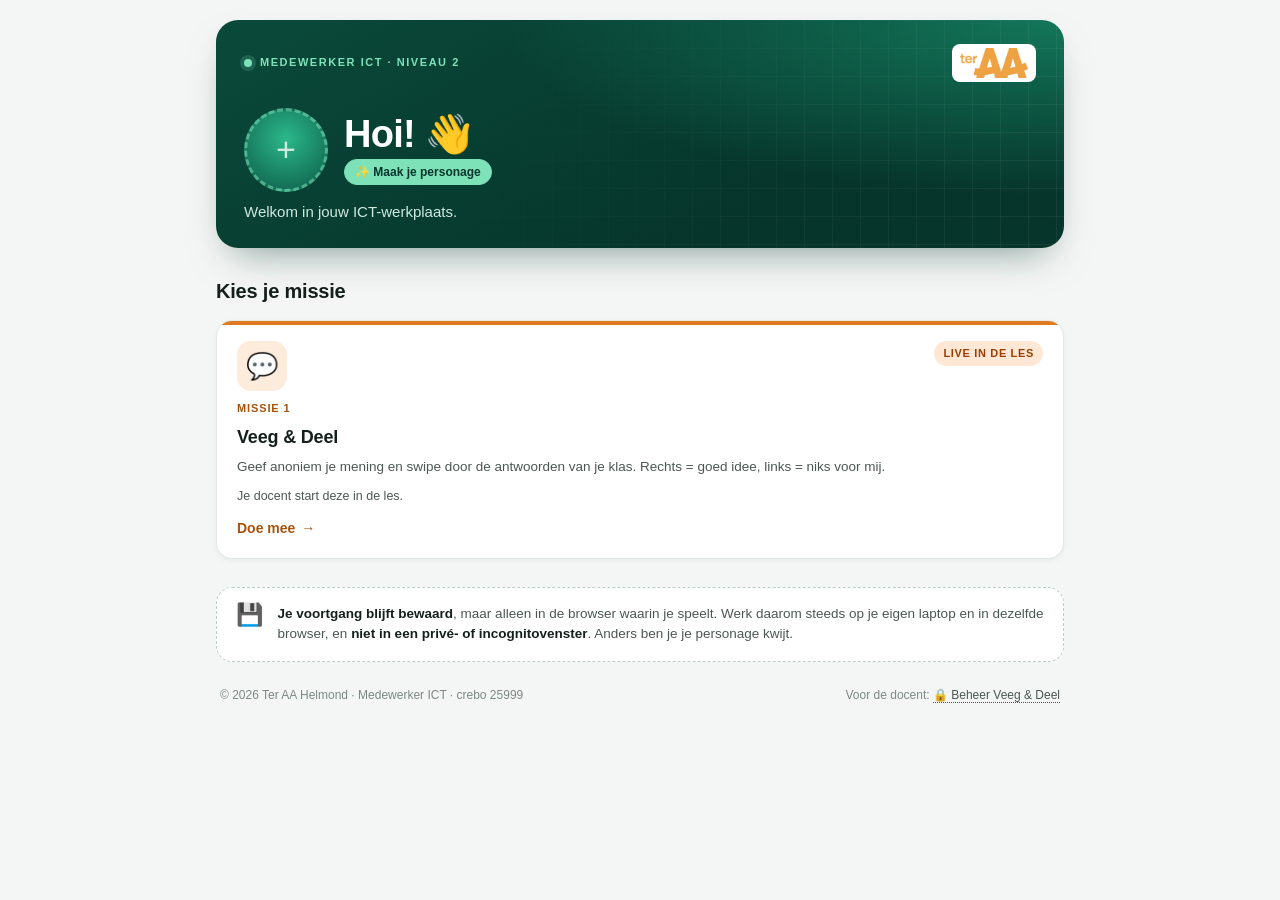
==== index.html @ 207bf803 "Dienst op de servicedesk verwijderd (verhuisd naar teraasupportlab FirstLine) - dagtaken-periode6.ht" ====
<!DOCTYPE html>
<html lang="nl">
<head>
  <meta charset="UTF-8">
  <meta name="viewport" content="width=device-width, initial-scale=1.0">
  <meta name="theme-color" content="#06352b">
  <title>Jouw ICT-werkplaats – Ter AA Helmond</title>
  <style>
    *,*::before,*::after{box-sizing:border-box;margin:0;padding:0}
    :root{
      --groen:#1D9E75; --groen-dark:#0F6E56; --groen-diep:#085041; --groen-nacht:#06352b;
      --groen-licht:#E1F5EE; --mint:#7ee2b8;
      --tekst:#15201c; --tekst-mid:#4b5753; --tekst-licht:#7d8884;
      --rand:#e3e7e5; --bg:#f4f6f5; --wit:#fff;
      --radius:16px; --radius-sm:10px;
    }
    body{font-family:-apple-system,BlinkMacSystemFont,'Segoe UI',Roboto,sans-serif;background:var(--bg);color:var(--tekst);min-height:100vh;font-size:15px;line-height:1.55}
    a{color:inherit}
    .container{max-width:880px;margin:0 auto;padding:1.25rem 1rem 3rem}

    /* ---------- hero ---------- */
    .hero{position:relative;overflow:hidden;border-radius:22px;color:#fff;padding:1.5rem 1.75rem 1.6rem;
      background:radial-gradient(120% 140% at 100% 0%,#13775a 0%,rgba(19,119,90,0) 55%),linear-gradient(150deg,#0a4a3b,var(--groen-nacht) 70%);
      box-shadow:0 18px 40px -18px rgba(6,53,43,.55)}
    .hero::before{content:'';position:absolute;inset:0;opacity:.13;pointer-events:none;
      background-image:linear-gradient(rgba(255,255,255,.5) 1px,transparent 1px),linear-gradient(90deg,rgba(255,255,255,.5) 1px,transparent 1px);
      background-size:28px 28px;mask-image:linear-gradient(120deg,transparent 30%,#000 100%);-webkit-mask-image:linear-gradient(120deg,transparent 30%,#000 100%)}
    .hero-top{position:relative;display:flex;justify-content:space-between;align-items:center;gap:1rem;margin-bottom:1.6rem}
    .hero-tag{font-size:11px;font-weight:700;letter-spacing:.14em;text-transform:uppercase;color:var(--mint);display:flex;align-items:center;gap:8px}
    .hero-tag::before{content:'';width:8px;height:8px;border-radius:50%;background:var(--mint);box-shadow:0 0 0 4px rgba(126,226,184,.18);animation:puls 2.4s ease-in-out infinite}
    @keyframes puls{50%{box-shadow:0 0 0 7px rgba(126,226,184,0)}}
    .hero-logo{height:38px;width:auto;flex-shrink:0;background:#fff;border-radius:8px;padding:4px 8px}
    .hero h1{position:relative;font-size:clamp(26px,5vw,38px);font-weight:800;line-height:1.1;letter-spacing:-.02em;margin-bottom:.5rem}
    .hero h1 .zwaai{display:inline-block;transform-origin:70% 70%;animation:zwaai 2.2s ease-in-out 0.4s 2}
    @keyframes zwaai{0%,60%,100%{transform:rotate(0)}10%,30%{transform:rotate(14deg)}20%,40%{transform:rotate(-8deg)}}
    .hero-sub{position:relative;font-size:15px;color:#cfe9df;max-width:520px}

    .stats{position:relative;display:grid;grid-template-columns:1fr;gap:.6rem;margin-top:1.4rem}
    .stat{background:rgba(255,255,255,.08);border:1px solid rgba(255,255,255,.12);border-radius:12px;padding:.65rem .8rem;display:flex;gap:.6rem;align-items:center;min-width:0}
    .stat-ring{--p:0;flex-shrink:0;width:38px;height:38px;border-radius:50%;display:grid;place-items:center;font-size:16px;
      background:radial-gradient(closest-side,#0b4436 78%,transparent 80% 100%),conic-gradient(var(--mint) calc(var(--p)*1%),rgba(255,255,255,.14) 0)}
    .stat b{display:block;font-size:15px;line-height:1.2}
    .stat small{display:block;font-size:11.5px;line-height:1.3;color:#a9d2c3}

    /* ---------- deze week ---------- */
    .week{display:flex;gap:1rem;align-items:center;background:var(--wit);border:2px solid var(--groen);border-radius:var(--radius);
      padding:1rem 1.25rem;margin:1.25rem 0 1.75rem;box-shadow:0 8px 24px -14px rgba(29,158,117,.6)}
    .week-pin{flex-shrink:0;width:46px;height:46px;border-radius:12px;background:var(--groen-licht);display:grid;place-items:center;font-size:22px}
    .week-tekst{flex:1;min-width:0}
    .week-label{font-size:11px;font-weight:800;letter-spacing:.12em;text-transform:uppercase;color:var(--groen-dark)}
    .week-tekst p{font-size:14.5px;color:var(--tekst);margin-top:2px}
    .knop{display:inline-flex;align-items:center;gap:6px;background:var(--groen);color:#fff;font-weight:700;font-size:14px;padding:.6rem 1.1rem;border-radius:99px;text-decoration:none;white-space:nowrap;transition:background .15s,transform .15s}
    .knop:hover{background:var(--groen-dark);transform:translateX(2px)}
    .knop:focus-visible,.kaart:focus-visible{outline:3px solid #1b6fd0;outline-offset:3px}

    /* ---------- kaarten ---------- */
    .sectie-kop{display:flex;align-items:baseline;justify-content:space-between;gap:1rem;margin-bottom:.8rem;margin-top:1.75rem}
    .sectie-kop h2{font-size:20px;font-weight:800;letter-spacing:-.01em}
    .sectie-kop span{font-size:13px;color:var(--tekst-licht)}
    .grid{display:grid;grid-template-columns:repeat(2,1fr);gap:1rem}
.grid>.kaart:last-child:nth-child(odd){grid-column:1/-1}
    .kaart{--accent:var(--groen);--accent-zacht:var(--groen-licht);position:relative;background:var(--wit);border:1px solid var(--rand);border-radius:var(--radius);
      padding:1.25rem 1.25rem 1.1rem;text-decoration:none;color:var(--tekst);display:flex;flex-direction:column;gap:.55rem;overflow:hidden;
      box-shadow:0 2px 6px rgba(15,40,30,.05);transition:transform .18s,box-shadow .18s,border-color .18s}
    .kaart::before{content:'';position:absolute;left:0;top:0;right:0;height:4px;background:var(--accent)}
    .kaart:hover{transform:translateY(-4px);box-shadow:0 16px 30px -16px rgba(15,40,30,.35);border-color:var(--accent)}
    .kaart-kop{display:flex;justify-content:space-between;align-items:flex-start;gap:.5rem}
    .kaart-icoon{width:50px;height:50px;border-radius:14px;background:var(--accent-zacht);display:grid;place-items:center;font-size:26px;transition:transform .25s}
    .kaart:hover .kaart-icoon{transform:rotate(-8deg) scale(1.08)}
    .status{font-size:11px;font-weight:800;letter-spacing:.06em;text-transform:uppercase;padding:4px 9px;border-radius:99px;background:#eef1f0;color:var(--tekst-mid);white-space:nowrap}
    .status.nieuw{background:#fff4d6;color:#8a5a00}
    .status.bezig{background:var(--accent-zacht);color:var(--accent-tekst,var(--groen-diep))}
    .status.klaar{background:var(--groen);color:#fff}
    .status.live{background:#ffe7d6;color:#9a3d00}
    .soort{font-size:11px;font-weight:700;text-transform:uppercase;letter-spacing:.08em;color:var(--tekst-licht)}
    .kaart h3{font-size:18px;font-weight:800;line-height:1.25;letter-spacing:-.01em}
    .kaart p{font-size:13.5px;color:var(--tekst-mid);flex:1}
    .balk{height:8px;border-radius:99px;background:#edf0ef;overflow:hidden}
    .balk i{display:block;height:100%;width:0;border-radius:99px;background:var(--accent);transition:width .9s cubic-bezier(.2,.8,.2,1)}
    .voortgang-tekst{font-size:12.5px;color:var(--tekst-mid);display:flex;justify-content:space-between;gap:.5rem}
    .voortgang-tekst b{color:var(--tekst)}
    .cta{font-size:14px;font-weight:800;color:var(--accent-tekst,var(--accent));margin-top:.2rem;display:flex;align-items:center;gap:6px}
    .cta .pijl{transition:transform .18s}
    .kaart:hover .cta .pijl{transform:translateX(4px)}

    /* RIG: witte tegel zoals de rest, met het limoengroen van de game als accent */
    .kaart.rig{grid-column:1 / -1;--accent:#b5e83a;--accent-zacht:#f1fad9;--accent-tekst:#4f6b00}
    .kaart.rig .balk i{background:linear-gradient(90deg,#9fd12b,#d2fa69)}
    .rig-binnen{display:grid;grid-template-columns:1fr auto;gap:1.25rem;align-items:center}
    .rig-binnen .links{display:flex;flex-direction:column;gap:.55rem;min-width:0}
    .rig-chips{display:flex;flex-direction:column;gap:.45rem}
    .rig-chip{display:flex;align-items:center;gap:.5rem;font-size:12.5px;font-weight:600;color:var(--tekst-mid);background:#f7f9f8;border:1px solid var(--rand);border-radius:10px;padding:.4rem .7rem;white-space:nowrap}
    .rig-chip.af{color:#2c3b0a;background:#e4f8a8;border-color:#c5e86a}

    /* ---------- tip + footer ---------- */
    .tip{display:flex;gap:.9rem;align-items:flex-start;background:var(--wit);border:1px dashed #b9cfc6;border-radius:var(--radius);padding:1rem 1.2rem;margin-top:1.75rem;font-size:13.5px;color:var(--tekst-mid)}
    .tip-icoon{font-size:22px;line-height:1}
    .tip b{color:var(--tekst)}
    footer{display:flex;flex-wrap:wrap;justify-content:space-between;gap:.75rem;padding:1.5rem .25rem 0;font-size:12px;color:var(--tekst-licht)}
    footer a{color:var(--tekst-mid);text-decoration:none;border-bottom:1px dotted currentColor}
    footer a:hover{color:var(--groen-diep)}

    /* ---------- speler (avatar in de hero) ---------- */
    .speler{position:relative;display:flex;align-items:center;gap:1rem;margin-bottom:.5rem}
    .speler-av{flex-shrink:0;width:84px;height:84px;border-radius:50%;background:radial-gradient(circle at 50% 35%,#2bb88a,#0d5c48);border:3px solid rgba(126,226,184,.55);overflow:hidden;cursor:pointer;padding:0;display:block;transition:transform .2s}
    .speler-av:hover{transform:scale(1.05) rotate(-3deg)}
    .speler-av svg{width:100%;height:100%;display:block;transform:translateY(6px)}
    .speler-av.leeg{display:grid;place-items:center;font-size:34px;color:#cfe9df;border-style:dashed}
    .speler h1{margin-bottom:.2rem}
    .speler-meta{display:flex;flex-wrap:wrap;gap:.4rem;align-items:center}
    .chip{font-size:12px;font-weight:700;padding:3px 10px;border-radius:99px;background:rgba(255,255,255,.12);color:#e6f5ef}
    .chip-knop{border:1px solid rgba(255,255,255,.3);background:transparent;color:#fff;cursor:pointer;font:inherit;font-size:12px;font-weight:700;padding:3px 10px;border-radius:99px}
    .chip-knop:hover{background:rgba(255,255,255,.12)}
    .chip-knop.opvallend{background:var(--mint);color:var(--groen-nacht);border-color:var(--mint)}

    /* ---------- personage-maker ---------- */
    dialog{margin:auto;border:none;border-radius:20px;padding:0;max-width:640px;width:calc(100% - 24px);max-height:calc(100vh - 24px);box-shadow:0 30px 80px -20px rgba(0,0,0,.5)}
    dialog[open]{display:flex;flex-direction:column}
    #maker-body{display:flex;flex-direction:column;min-height:0;flex:1}
    #maker-body .editor{overflow:auto;min-height:0}
    dialog::backdrop{background:rgba(6,30,24,.6);backdrop-filter:blur(3px)}
    .dlg-kop{display:flex;justify-content:space-between;align-items:center;padding:1rem 1.25rem;background:var(--groen-nacht);color:#fff}
    .dlg-kop h2{font-size:18px}
    .dlg-sluit{background:none;border:none;color:#fff;font-size:26px;line-height:1;cursor:pointer;padding:0 4px}
    .editor{display:grid;grid-template-columns:170px 1fr;gap:1.25rem;padding:1.25rem}
    .editor-pre{text-align:center;position:sticky;top:0;align-self:start}
    .editor-pre .pre-av{width:150px;height:150px;margin:0 auto .5rem;border-radius:50%;overflow:hidden;background:radial-gradient(circle at 50% 35%,#d9f5ea,#a8e3cc)}
    .editor-pre .pre-av svg{width:100%;height:100%;transform:translateY(8px)}
    .editor-pre b{display:block;font-size:15px}
    .editor-pre small{color:var(--tekst-licht);font-size:12px}
    .veld{margin-bottom:.85rem}
    .veld > span{display:block;font-size:12px;font-weight:700;text-transform:uppercase;letter-spacing:.06em;color:var(--tekst-mid);margin-bottom:.35rem}
    .veld input{width:100%;font:inherit;padding:.55rem .75rem;border:2px solid var(--rand);border-radius:10px}
    .veld input:focus{outline:none;border-color:var(--groen)}
    .veld .hint{font-size:12px;color:var(--tekst-licht);margin-top:.3rem}
    .stalen{display:flex;flex-wrap:wrap;gap:6px}
    .staal{width:30px;height:30px;border-radius:50%;border:3px solid #fff;box-shadow:0 0 0 1px #cfd6d3;cursor:pointer}
    .staal[aria-pressed="true"]{box-shadow:0 0 0 3px var(--groen)}
    .stijl{border:2px solid var(--rand);background:#fff;border-radius:9px;padding:4px 9px;font:inherit;font-size:12.5px;cursor:pointer}
    .stijl[aria-pressed="true"]{border-color:var(--groen);background:var(--groen-licht);font-weight:700}
    .dlg-acties{display:flex;flex-wrap:wrap;gap:.5rem;align-items:center;justify-content:space-between;padding:.85rem 1.25rem;border-top:1px solid var(--rand);background:#fafbfa}
    .dlg-acties small{color:var(--tekst-licht);font-size:12px;max-width:340px}
    button.knop{border:none;cursor:pointer;font:inherit;font-weight:700}

    /* missienummer */
    .nr{font-size:11px;font-weight:800;letter-spacing:.08em;text-transform:uppercase;color:var(--accent-tekst,var(--accent))}
    .kaart.volgende{border-color:var(--accent);box-shadow:0 0 0 3px var(--accent-zacht),0 10px 24px -14px rgba(15,40,30,.4)}

    @media(max-width:640px){
      .editor{grid-template-columns:1fr}
      .editor-pre{position:static}
      .speler-av{width:68px;height:68px}
      .hero{padding:1.25rem 1.1rem 1.25rem;border-radius:18px}
      .stats{grid-template-columns:1fr}
      .grid{grid-template-columns:1fr}
      .week{flex-wrap:wrap}
      .week .knop{width:100%;justify-content:center}
      .rig-binnen{grid-template-columns:1fr}
      .rig-chips{flex-direction:row;flex-wrap:wrap}
    }
    @media(prefers-reduced-motion:reduce){*{animation:none!important;transition:none!important}}
  </style>
</head>
<body>
<div class="container">

  <header class="hero">
    <div class="hero-top">
      <div class="hero-tag">Medewerker ICT · niveau 2</div>
      <img class="hero-logo" src="[data-uri]" alt="Ter AA Helmond">
    </div>
    <div class="speler">
      <button class="speler-av" id="speler-av" aria-label="Personage maken of aanpassen"></button>
      <div>
        <h1 id="groet">Hoi! <span class="zwaai">👋</span></h1>
        <div class="speler-meta" id="speler-meta"></div>
      </div>
    </div>
    <p class="hero-sub">Welkom in jouw ICT-werkplaats.</p>
    <div class="stats" id="stats" aria-label="Jouw voortgang"></div>
  </header>

  <section class="week" id="week" aria-label="Missie van de week"></section>

  <dialog id="maker" aria-labelledby="maker-titel">
    <div class="dlg-kop"><h2 id="maker-titel">🧑‍💻 Jouw personage</h2><button class="dlg-sluit" data-a="sluit" aria-label="Sluiten">×</button></div>
    <div id="maker-body"></div>
  </dialog>

  <div class="sectie-kop">
    <h2>Kies je missie</h2>
    <span id="telling"></span>
  </div>
  <div class="grid" id="grid"></div>

  <div class="tip">
    <div class="tip-icoon">💾</div>
    <div><b>Je voortgang blijft bewaard</b>, maar alleen in de browser waarin je speelt. Werk daarom steeds op je eigen laptop en in dezelfde browser, en <b>niet in een privé- of incognitovenster</b>. Anders ben je je personage kwijt.</div>
  </div>

  <footer>
    <span>&copy; 2026 Ter AA Helmond · Medewerker ICT · crebo 25999</span>
    <span>Voor de docent: <a href="veeg-en-deel.html#beheer">🔒 Beheer Veeg &amp; Deel</a></span>
  </footer>

</div>

<script>
/* Avatar-tekening: letterlijk overgenomen uit Quest: Stageplek, zodat het personage er overal hetzelfde uitziet. */
var HUID = ['#F6D3B3','#E8B48C','#C98F62','#9A6540','#6E4529'];
var HAARKLEUR = ['#2B2118','#5A3A20','#8F5A2B','#C9A05A','#7B7B7B','#111111','#A63F2B','#3B6FD1','#C64E9C'];
var SHIRT = ['#2F6DA8','#1D9E75','#C8553D','#6A4FB6','#D69A1E','#37474F','#B2467E','#13243A'];
var HAARSTIJL = ['Kort','Scheiding','Lang','Knot','Krullen','Hoog voorhoofd','Bob','Staart','Geen haar'];

function avatarSvg(av){
  av = av || {};
  var huid=HUID[av.huid||0], haar=HAARKLEUR[av.haarkleur||0], shirt=SHIRT[av.shirt||0], st=av.haar||0;
  var achter='', voor='';
  if(st===0) voor='<path d="M33 54C30 22 90 22 87 54 80 41 72 37 60 37 48 37 40 41 33 54Z" fill="'+haar+'"/>';
  if(st===1) voor='<path d="M33 58C26 18 94 18 87 58 85 45 79 38 71 36 61 45 45 45 38 45 36 49 34 53 33 58Z" fill="'+haar+'"/>';
  if(st===2){ achter='<path d="M29 56C25 14 95 14 91 56L95 98C87 104 79 100 79 92L41 92C41 100 33 104 25 98Z" fill="'+haar+'"/>'; voor='<path d="M34 52C34 26 86 26 86 52 78 42 66 40 60 36 54 42 42 42 34 52Z" fill="'+haar+'"/>'; }
  if(st===3){ achter='<circle cx="60" cy="19" r="12" fill="'+haar+'"/>'; voor='<path d="M33 54C30 22 90 22 87 54 78 40 42 40 33 54Z" fill="'+haar+'"/>'; }
  if(st===4){ voor=[[36,42],[42,32],[52,27],[63,26],[74,29],[82,37],[86,47],[34,51]].map(function(p){return '<circle cx="'+p[0]+'" cy="'+p[1]+'" r="9" fill="'+haar+'"/>';}).join(''); }
  if(st===5) voor='<path d="M35 46C40 26 80 26 85 46 74 38 46 38 35 46Z" fill="'+haar+'"/>';
  if(st===6){ achter='<path d="M29 58C25 16 95 16 91 58L93 84C86 89 80 86 79 80L41 80C40 86 34 89 27 84Z" fill="'+haar+'"/>'; voor='<path d="M33 54C33 24 87 24 87 54 80 44 66 42 58 37 52 44 40 46 33 54Z" fill="'+haar+'"/>'; }
  if(st===7){ achter='<path d="M82 32C104 34 108 72 94 92 97 70 93 52 82 44Z" fill="'+haar+'"/>'; voor='<path d="M33 54C30 22 90 22 87 54 82 42 70 36 56 38 46 40 38 46 33 54Z" fill="'+haar+'"/>'; }
  var ogen='<circle class="oog" cx="50" cy="57" r="3.2" fill="#222"/><circle class="oog" cx="70" cy="57" r="3.2" fill="#222"/>';
  var bril=av.bril?'<g fill="none" stroke="#333" stroke-width="2"><circle cx="50" cy="57" r="8"/><circle cx="70" cy="57" r="8"/><path d="M58 57h4"/></g>':'';
  var baard=av.baard?'<path d="M36 62C37 94 83 94 84 62 79 73 71 76 60 76 49 76 41 73 36 62Z" fill="'+haar+'"/>':'';
  var mond='<path d="M50 70Q60 79 70 70" fill="none" stroke="'+(av.baard?'#f3d6c6':'#7a3b2c')+'" stroke-width="2.6" stroke-linecap="round"/>';
  var oren='<circle cx="34" cy="59" r="5" fill="'+huid+'"/><circle cx="86" cy="59" r="5" fill="'+huid+'"/>'+(av.oorbel?'<circle cx="34" cy="67" r="2.7" fill="#E8B923"/><circle cx="86" cy="67" r="2.7" fill="#E8B923"/>':'');
  return '<svg viewBox="0 0 120 140" aria-hidden="true">'+achter+'<path d="M16 140C16 104 38 94 60 94S104 104 104 140Z" fill="'+shirt+'"/><rect x="52" y="78" width="16" height="22" rx="7" fill="'+huid+'"/>'+oren+'<ellipse cx="60" cy="56" rx="26" ry="29" fill="'+huid+'"/>'+ogen+bril+baard+mond+voor+'</svg>';
}

/* ============================================================
   Beginpagina "Jouw ICT-werkplaats"
   - Leest de voortgang die de apps zelf in deze browser bewaren
     (alle apps staan op dezelfde website, dus delen ze de opslag).
   - Het personage wordt bewaard als 'quest_speler' (die naam komt nog
     uit de vroegere Quest: Stageplek; zo blijven bestaande personages staan).
   - Missie van de week = de eerste missie in de volgorde die nog niet af is.
     (Veeg & Deel telt niet mee: dat start de docent live in de les.)
   ============================================================ */
function lees(k, d){ try { var v = JSON.parse(localStorage.getItem(k)); return v == null ? d : v; } catch(e){ return d; } }
function zet(k, v){ try { localStorage.setItem(k, JSON.stringify(v)); } catch(e){} }
function esc(s){ return String(s == null ? '' : s).replace(/[&<>"']/g, function(c){ return {'&':'&amp;','<':'&lt;','>':'&gt;','"':'&quot;',"'":'&#39;'}[c]; }); }

var KLASSEN = {H:{emoji:'🔧', naam:'Hardware Hero'}, D:{emoji:'🎧', naam:'Helpdesk Held'}, N:{emoji:'🌐', naam:'Netwerk Ninja'}, S:{emoji:'🔐', naam:'Security Scout'}};
var STANDAARD_AV = {huid:1,haar:0,haarkleur:1,shirt:0,bril:false,baard:false,oorbel:false};

/* ---------- voortgang per app ---------- */

/* ---------- de missies, in de volgorde van de opleiding ---------- */
var APPS = [
  { id:'veeg', href:'veeg-en-deel.html', icoon:'💬', soort:'Samen in de klas', titel:'Veeg & Deel',
    tekst:'Geef anoniem je mening en swipe door de antwoorden van je klas. Rechts = goed idee, links = niks voor mij.',
    accent:'#E07A1F', zacht:'#FDEBDB', tekstkleur:'#a8530c', info:null, live:true }
];

function status(a, i){
  if (a.live) return '<span class="status live">Live in de les</span>';
  if (i.p >= 1) return '<span class="status klaar">Voltooid ✓</span>';
  if (i.gestart) return '<span class="status bezig">Bezig</span>';
  return '<span class="status nieuw">Nieuw</span>';
}
function ctaTekst(a, i){
  if (a.live) return 'Doe mee';
  if (i.p >= 1) return 'Nog eens spelen';
  return i.gestart ? 'Ga verder' : 'Start';
}
function balk(i, eenheid){
  return '<div class="balk" role="progressbar" aria-valuemin="0" aria-valuemax="' + i.totaal + '" aria-valuenow="' + i.af + '"><i data-w="' + Math.round(i.p*100) + '"></i></div>' +
    '<div class="voortgang-tekst"><span><b>' + i.af + '</b> van ' + i.totaal + ' ' + eenheid + '</span><span>' + esc(i.detail||'') + '</span></div>';
}
function doel(a){ return ' href="' + a.href + '"' + (a.nieuwTab ? ' target="_blank" rel="noopener"' : ''); }

function renderMissies(){
  var infos = {};
  APPS.forEach(function(a){ infos[a.id] = a.info ? a.info() : {}; });
  var volgende = APPS.find(function(a){ return a.info && infos[a.id].p < 1; });

  var html = APPS.map(function(a, n){
    var i = infos[a.id], kl = 'kaart' + (volgende === a ? ' volgende' : '');
    var stijl = ' style="--accent:' + a.accent + ';--accent-zacht:' + a.zacht + (a.tekstkleur ? ';--accent-tekst:' + a.tekstkleur : '') + '"';
    var nr = '<div class="nr">Missie ' + (n+1) + (volgende === a ? ' · missie van de week' : '') + '</div>';
    if (a.breed) {
      var r = i;
      return '<a class="' + kl + ' rig"' + doel(a) + '>' +
        '<div class="rig-binnen"><div class="links">' +
        '<div class="kaart-kop"><div class="kaart-icoon">' + a.icoon + '</div>' + status(a, r) + '</div>' + nr +
        '<h3>' + a.titel + '</h3><p>' + a.tekst + '</p>' +
        '<div class="voortgang-tekst"><span><b>' + r.xp + ' XP</b> · ' + esc(r.rang) + '</span><span>' + r.af + ' van 3 missies</span></div>' +
        '<div class="balk"><i data-w="' + Math.round(r.p*100) + '"></i></div>' +
        '<div class="cta">' + ctaTekst(a, r) + ' <span class="pijl">↗</span></div></div>' +
        '<div class="rig-chips">' +
          '<span class="rig-chip' + (r.missies[0] ? ' af' : '') + '">' + (r.missies[0] ? '✓' : '▣') + ' Hardware lab ' + Math.min(r.read,12) + '/12</span>' +
          '<span class="rig-chip' + (r.missies[1] ? ' af' : '') + '">' + (r.missies[1] ? '✓' : 'ϟ') + ' Knowledge arena</span>' +
          '<span class="rig-chip' + (r.missies[2] ? ' af' : '') + '">' + (r.missies[2] ? '✓' : '⌘') + ' Build challenge</span>' +
        '</div></div></a>';
    }
    return '<a class="' + kl + '"' + doel(a) + stijl + '>' +
      '<div class="kaart-kop"><div class="kaart-icoon">' + a.icoon + '</div>' + status(a, i) + '</div>' +
      nr + '<h3>' + esc(a.titel) + '</h3><p>' + a.tekst + '</p>' +
      (a.info ? balk(i, a.eenheid) : '<div class="voortgang-tekst"><span>' + (a.live ? 'Je docent start deze in de les.' : '') + '</span></div>') +
      '<div class="cta">' + ctaTekst(a, i) + ' <span class="pijl">→</span></div></a>';
  }).join('');
  document.getElementById('grid').innerHTML = html;

  /* stats in de kop, in missievolgorde */
  function stat(icoon, p, groot, klein){
    return '<div class="stat"><div class="stat-ring" style="--p:' + Math.round(p*100) + '">' + icoon + '</div><div style="min-width:0"><b>' + groot + '</b><small>' + klein + '</small></div></div>';
  }
  /* (de apps met voortgang zijn verhuisd naar teraasupportlab; zonder zo'n app blijven stats, telling en missie van de week verborgen) */
  var statsEl = document.getElementById('stats');
  statsEl.innerHTML = '';
  statsEl.style.display = 'none';

  var metVoortgang = APPS.filter(function(a){ return a.info; });
  var klaar = metVoortgang.filter(function(a){ return infos[a.id].p >= 1; }).length;
  document.getElementById('telling').textContent = metVoortgang.length ? klaar + ' van ' + metVoortgang.length + ' missies voltooid' : '';

  /* missie van de week */
  var week = document.getElementById('week');
  week.style.display = metVoortgang.length ? '' : 'none';
  if (volgende) {
    var vi = infos[volgende.id], nr = APPS.indexOf(volgende) + 1;
    week.innerHTML = '<div class="week-pin">' + volgende.icoon + '</div><div class="week-tekst"><div class="week-label">Missie van de week · missie ' + nr + ': ' + esc(volgende.titel) + '</div>' +
      '<p>' + (vi.gestart ? 'Je bent al bezig, goed zo! ' : 'Tijd voor een nieuwe missie. ') + esc(vi.volg) + '.</p></div>' +
      '<a class="knop"' + doel(volgende) + '>' + (vi.gestart ? 'Ga verder →' : 'Start missie →') + '</a>';
  } else {
    week.innerHTML = '<div class="week-pin">🏆</div><div class="week-tekst"><div class="week-label">Alle missies voltooid</div><p>Knap gedaan! Je hebt alles uitgespeeld. Speel een missie nog eens om je score te verbeteren.</p></div>';
  }

  requestAnimationFrame(function(){ requestAnimationFrame(function(){
    document.querySelectorAll('.balk i').forEach(function(el){ el.style.width = el.getAttribute('data-w') + '%'; });
  }); });
}

/* ---------- speler: groet + avatar ---------- */
function speler(){ return lees('quest_speler', null); }
function voornaam(n){ return String(n||'').trim(); }  /* game-naam: helemaal tonen */

function renderSpeler(){
  var S = speler(), heeft = !!(S && (S.naam || S.av));
  var av = document.getElementById('speler-av');
  if (heeft) { av.className = 'speler-av'; av.innerHTML = avatarSvg(S.av || STANDAARD_AV); }
  else { av.className = 'speler-av leeg'; av.innerHTML = '<span aria-hidden="true">+</span>'; }
  var vn = heeft ? voornaam(S.naam) : '';
  document.getElementById('groet').innerHTML = 'Hoi' + (vn ? ' ' + esc(vn) : '') + '! <span class="zwaai">👋</span>';
  var kl = S && KLASSEN[S.klasse];
  document.getElementById('speler-meta').innerHTML =
    (kl ? '<span class="chip">' + kl.emoji + ' ' + kl.naam + '</span>' : '') +
    (heeft ? '<button class="chip-knop" data-open>✏️ Personage aanpassen</button>'
           : '<button class="chip-knop opvallend" data-open>✨ Maak je personage</button>');
}

/* ---------- personage-maker ---------- */
var maker = document.getElementById('maker'), W = null;

function openMaker(){
  var S = speler() || {};
  W = { naam: S.naam || '', av: Object.assign({}, STANDAARD_AV, S.av || {}) };
  tekenMaker();
  maker.showModal();
}
function tekenMaker(){
  var av = W.av, S = speler() || {}, kl = KLASSEN[S.klasse];
  function stalen(veld, lijst){ return '<div class="stalen">' + lijst.map(function(c, i){ return '<button class="staal" style="background:' + c + '" data-veld="' + veld + '" data-v="' + i + '" aria-pressed="' + ((av[veld]||0) === i) + '" aria-label="' + veld + ' ' + (i+1) + '"></button>'; }).join('') + '</div>'; }
  function aanuit(veld, label){ return '<button class="stijl" data-veld="' + veld + '" data-v="toggle" aria-pressed="' + !!av[veld] + '">' + label + '</button>'; }
  document.getElementById('maker-body').innerHTML =
    '<div class="editor"><div class="editor-pre"><div class="pre-av" id="pre-av">' + avatarSvg(av) + '</div><b id="pre-naam">' + esc(W.naam || 'Nieuwe speler') + '</b>' +
      '<small>' + (kl ? kl.emoji + ' ' + kl.naam : '') + '</small></div><div>' +
    '<div class="veld"><span>Je game-naam</span><input id="naamveld" maxlength="20" value="' + esc(W.naam) + '" placeholder="Bijv. PixelPro of ByteBoss" autocomplete="off" spellcheck="false">' +
      '<div class="hint">🔒 Gebruik <b>niet</b> je echte naam, maar een nickname. Die zie je in de groet.</div></div>' +
    '<div class="veld"><span>Huid</span>' + stalen('huid', HUID) + '</div>' +
    '<div class="veld"><span>Kapsel</span><div class="stalen">' + HAARSTIJL.map(function(n, i){ return '<button class="stijl" data-veld="haar" data-v="' + i + '" aria-pressed="' + ((av.haar||0) === i) + '">' + n + '</button>'; }).join('') + '</div></div>' +
    '<div class="veld"><span>Haarkleur</span>' + stalen('haarkleur', HAARKLEUR) + '</div>' +
    '<div class="veld"><span>Shirt</span>' + stalen('shirt', SHIRT) + '</div>' +
    '<div class="veld"><span>Extra’s</span><div class="stalen">' + aanuit('bril', '👓 Bril') + aanuit('baard', '🧔 Baard') + aanuit('oorbel', '✨ Oorbellen') + '</div></div>' +
    '</div></div>' +
    '<div class="dlg-acties"><small>Je personage wordt alleen in deze browser bewaard.</small>' +
      '<span><button class="knop" data-a="bewaar">✓ Opslaan</button></span></div>';
}
maker.addEventListener('click', function(e){
  if (e.target === maker) { maker.close(); return; }
  var b = e.target.closest('button'); if (!b) return;
  if (b.dataset.a === 'sluit') { maker.close(); return; }
  if (b.dataset.a === 'bewaar') {
    var S = speler() || {klasse:'', quiz:null};   // klasse en testuitslag uit de Quest blijven staan
    S.naam = W.naam.trim(); S.av = W.av;
    zet('quest_speler', S);
    maker.close(); renderSpeler(); return;
  }
  if (b.dataset.veld) {
    var v = b.dataset.veld;
    W.av[v] = b.dataset.v === 'toggle' ? !W.av[v] : +b.dataset.v;
    var ed = maker.querySelector('.editor'), scroll = ed ? ed.scrollTop : 0;
    tekenMaker(); ed = maker.querySelector('.editor'); if (ed) ed.scrollTop = scroll;
  }
});
maker.addEventListener('input', function(e){
  if (e.target.id === 'naamveld') { W.naam = e.target.value; document.getElementById('pre-naam').textContent = W.naam.trim() || 'Nieuwe speler'; }
});
document.addEventListener('click', function(e){
  if (e.target.closest('[data-open]') || e.target.closest('#speler-av')) openMaker();
});

renderSpeler();
renderMissies();
/* terug van een app in een ander tabblad? dan voortgang verversen */
document.addEventListener('visibilitychange', function(){ if (!document.hidden) { renderSpeler(); renderMissies(); } });
</script>
</body>
</html>
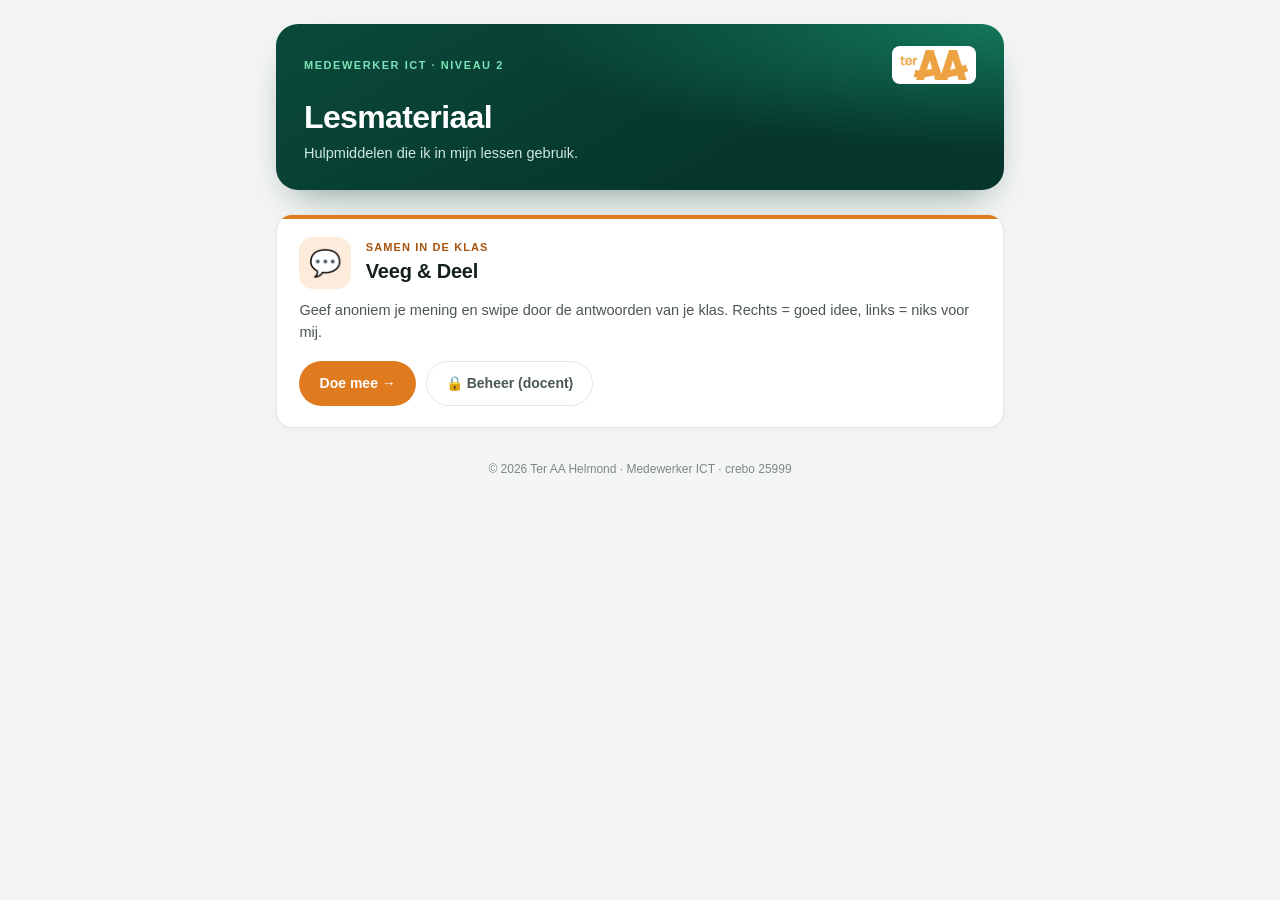
==== commit 803576f6: "Beginpagina vereenvoudigd: alleen Veeg & Deel (docentpagina) Studenten gebruiken deze site niet meer" ====
--- a/index.html
+++ b/index.html
@@ -1,414 +1,69 @@
 <!DOCTYPE html>
 <html lang="nl">
 <head>
-  <meta charset="UTF-8">
-  <meta name="viewport" content="width=device-width, initial-scale=1.0">
-  <meta name="theme-color" content="#06352b">
-  <title>Jouw ICT-werkplaats – Ter AA Helmond</title>
-  <style>
-    *,*::before,*::after{box-sizing:border-box;margin:0;padding:0}
-    :root{
-      --groen:#1D9E75; --groen-dark:#0F6E56; --groen-diep:#085041; --groen-nacht:#06352b;
-      --groen-licht:#E1F5EE; --mint:#7ee2b8;
-      --tekst:#15201c; --tekst-mid:#4b5753; --tekst-licht:#7d8884;
-      --rand:#e3e7e5; --bg:#f4f6f5; --wit:#fff;
-      --radius:16px; --radius-sm:10px;
-    }
-    body{font-family:-apple-system,BlinkMacSystemFont,'Segoe UI',Roboto,sans-serif;background:var(--bg);color:var(--tekst);min-height:100vh;font-size:15px;line-height:1.55}
-    a{color:inherit}
-    .container{max-width:880px;margin:0 auto;padding:1.25rem 1rem 3rem}
-
-    /* ---------- hero ---------- */
-    .hero{position:relative;overflow:hidden;border-radius:22px;color:#fff;padding:1.5rem 1.75rem 1.6rem;
-      background:radial-gradient(120% 140% at 100% 0%,#13775a 0%,rgba(19,119,90,0) 55%),linear-gradient(150deg,#0a4a3b,var(--groen-nacht) 70%);
-      box-shadow:0 18px 40px -18px rgba(6,53,43,.55)}
-    .hero::before{content:'';position:absolute;inset:0;opacity:.13;pointer-events:none;
-      background-image:linear-gradient(rgba(255,255,255,.5) 1px,transparent 1px),linear-gradient(90deg,rgba(255,255,255,.5) 1px,transparent 1px);
-      background-size:28px 28px;mask-image:linear-gradient(120deg,transparent 30%,#000 100%);-webkit-mask-image:linear-gradient(120deg,transparent 30%,#000 100%)}
-    .hero-top{position:relative;display:flex;justify-content:space-between;align-items:center;gap:1rem;margin-bottom:1.6rem}
-    .hero-tag{font-size:11px;font-weight:700;letter-spacing:.14em;text-transform:uppercase;color:var(--mint);display:flex;align-items:center;gap:8px}
-    .hero-tag::before{content:'';width:8px;height:8px;border-radius:50%;background:var(--mint);box-shadow:0 0 0 4px rgba(126,226,184,.18);animation:puls 2.4s ease-in-out infinite}
-    @keyframes puls{50%{box-shadow:0 0 0 7px rgba(126,226,184,0)}}
-    .hero-logo{height:38px;width:auto;flex-shrink:0;background:#fff;border-radius:8px;padding:4px 8px}
-    .hero h1{position:relative;font-size:clamp(26px,5vw,38px);font-weight:800;line-height:1.1;letter-spacing:-.02em;margin-bottom:.5rem}
-    .hero h1 .zwaai{display:inline-block;transform-origin:70% 70%;animation:zwaai 2.2s ease-in-out 0.4s 2}
-    @keyframes zwaai{0%,60%,100%{transform:rotate(0)}10%,30%{transform:rotate(14deg)}20%,40%{transform:rotate(-8deg)}}
-    .hero-sub{position:relative;font-size:15px;color:#cfe9df;max-width:520px}
-
-    .stats{position:relative;display:grid;grid-template-columns:1fr;gap:.6rem;margin-top:1.4rem}
-    .stat{background:rgba(255,255,255,.08);border:1px solid rgba(255,255,255,.12);border-radius:12px;padding:.65rem .8rem;display:flex;gap:.6rem;align-items:center;min-width:0}
-    .stat-ring{--p:0;flex-shrink:0;width:38px;height:38px;border-radius:50%;display:grid;place-items:center;font-size:16px;
-      background:radial-gradient(closest-side,#0b4436 78%,transparent 80% 100%),conic-gradient(var(--mint) calc(var(--p)*1%),rgba(255,255,255,.14) 0)}
-    .stat b{display:block;font-size:15px;line-height:1.2}
-    .stat small{display:block;font-size:11.5px;line-height:1.3;color:#a9d2c3}
-
-    /* ---------- deze week ---------- */
-    .week{display:flex;gap:1rem;align-items:center;background:var(--wit);border:2px solid var(--groen);border-radius:var(--radius);
-      padding:1rem 1.25rem;margin:1.25rem 0 1.75rem;box-shadow:0 8px 24px -14px rgba(29,158,117,.6)}
-    .week-pin{flex-shrink:0;width:46px;height:46px;border-radius:12px;background:var(--groen-licht);display:grid;place-items:center;font-size:22px}
-    .week-tekst{flex:1;min-width:0}
-    .week-label{font-size:11px;font-weight:800;letter-spacing:.12em;text-transform:uppercase;color:var(--groen-dark)}
-    .week-tekst p{font-size:14.5px;color:var(--tekst);margin-top:2px}
-    .knop{display:inline-flex;align-items:center;gap:6px;background:var(--groen);color:#fff;font-weight:700;font-size:14px;padding:.6rem 1.1rem;border-radius:99px;text-decoration:none;white-space:nowrap;transition:background .15s,transform .15s}
-    .knop:hover{background:var(--groen-dark);transform:translateX(2px)}
-    .knop:focus-visible,.kaart:focus-visible{outline:3px solid #1b6fd0;outline-offset:3px}
-
-    /* ---------- kaarten ---------- */
-    .sectie-kop{display:flex;align-items:baseline;justify-content:space-between;gap:1rem;margin-bottom:.8rem;margin-top:1.75rem}
-    .sectie-kop h2{font-size:20px;font-weight:800;letter-spacing:-.01em}
-    .sectie-kop span{font-size:13px;color:var(--tekst-licht)}
-    .grid{display:grid;grid-template-columns:repeat(2,1fr);gap:1rem}
-.grid>.kaart:last-child:nth-child(odd){grid-column:1/-1}
-    .kaart{--accent:var(--groen);--accent-zacht:var(--groen-licht);position:relative;background:var(--wit);border:1px solid var(--rand);border-radius:var(--radius);
-      padding:1.25rem 1.25rem 1.1rem;text-decoration:none;color:var(--tekst);display:flex;flex-direction:column;gap:.55rem;overflow:hidden;
-      box-shadow:0 2px 6px rgba(15,40,30,.05);transition:transform .18s,box-shadow .18s,border-color .18s}
-    .kaart::before{content:'';position:absolute;left:0;top:0;right:0;height:4px;background:var(--accent)}
-    .kaart:hover{transform:translateY(-4px);box-shadow:0 16px 30px -16px rgba(15,40,30,.35);border-color:var(--accent)}
-    .kaart-kop{display:flex;justify-content:space-between;align-items:flex-start;gap:.5rem}
-    .kaart-icoon{width:50px;height:50px;border-radius:14px;background:var(--accent-zacht);display:grid;place-items:center;font-size:26px;transition:transform .25s}
-    .kaart:hover .kaart-icoon{transform:rotate(-8deg) scale(1.08)}
-    .status{font-size:11px;font-weight:800;letter-spacing:.06em;text-transform:uppercase;padding:4px 9px;border-radius:99px;background:#eef1f0;color:var(--tekst-mid);white-space:nowrap}
-    .status.nieuw{background:#fff4d6;color:#8a5a00}
-    .status.bezig{background:var(--accent-zacht);color:var(--accent-tekst,var(--groen-diep))}
-    .status.klaar{background:var(--groen);color:#fff}
-    .status.live{background:#ffe7d6;color:#9a3d00}
-    .soort{font-size:11px;font-weight:700;text-transform:uppercase;letter-spacing:.08em;color:var(--tekst-licht)}
-    .kaart h3{font-size:18px;font-weight:800;line-height:1.25;letter-spacing:-.01em}
-    .kaart p{font-size:13.5px;color:var(--tekst-mid);flex:1}
-    .balk{height:8px;border-radius:99px;background:#edf0ef;overflow:hidden}
-    .balk i{display:block;height:100%;width:0;border-radius:99px;background:var(--accent);transition:width .9s cubic-bezier(.2,.8,.2,1)}
-    .voortgang-tekst{font-size:12.5px;color:var(--tekst-mid);display:flex;justify-content:space-between;gap:.5rem}
-    .voortgang-tekst b{color:var(--tekst)}
-    .cta{font-size:14px;font-weight:800;color:var(--accent-tekst,var(--accent));margin-top:.2rem;display:flex;align-items:center;gap:6px}
-    .cta .pijl{transition:transform .18s}
-    .kaart:hover .cta .pijl{transform:translateX(4px)}
-
-    /* RIG: witte tegel zoals de rest, met het limoengroen van de game als accent */
-    .kaart.rig{grid-column:1 / -1;--accent:#b5e83a;--accent-zacht:#f1fad9;--accent-tekst:#4f6b00}
-    .kaart.rig .balk i{background:linear-gradient(90deg,#9fd12b,#d2fa69)}
-    .rig-binnen{display:grid;grid-template-columns:1fr auto;gap:1.25rem;align-items:center}
-    .rig-binnen .links{display:flex;flex-direction:column;gap:.55rem;min-width:0}
-    .rig-chips{display:flex;flex-direction:column;gap:.45rem}
-    .rig-chip{display:flex;align-items:center;gap:.5rem;font-size:12.5px;font-weight:600;color:var(--tekst-mid);background:#f7f9f8;border:1px solid var(--rand);border-radius:10px;padding:.4rem .7rem;white-space:nowrap}
-    .rig-chip.af{color:#2c3b0a;background:#e4f8a8;border-color:#c5e86a}
-
-    /* ---------- tip + footer ---------- */
-    .tip{display:flex;gap:.9rem;align-items:flex-start;background:var(--wit);border:1px dashed #b9cfc6;border-radius:var(--radius);padding:1rem 1.2rem;margin-top:1.75rem;font-size:13.5px;color:var(--tekst-mid)}
-    .tip-icoon{font-size:22px;line-height:1}
-    .tip b{color:var(--tekst)}
-    footer{display:flex;flex-wrap:wrap;justify-content:space-between;gap:.75rem;padding:1.5rem .25rem 0;font-size:12px;color:var(--tekst-licht)}
-    footer a{color:var(--tekst-mid);text-decoration:none;border-bottom:1px dotted currentColor}
-    footer a:hover{color:var(--groen-diep)}
-
-    /* ---------- speler (avatar in de hero) ---------- */
-    .speler{position:relative;display:flex;align-items:center;gap:1rem;margin-bottom:.5rem}
-    .speler-av{flex-shrink:0;width:84px;height:84px;border-radius:50%;background:radial-gradient(circle at 50% 35%,#2bb88a,#0d5c48);border:3px solid rgba(126,226,184,.55);overflow:hidden;cursor:pointer;padding:0;display:block;transition:transform .2s}
-    .speler-av:hover{transform:scale(1.05) rotate(-3deg)}
-    .speler-av svg{width:100%;height:100%;display:block;transform:translateY(6px)}
-    .speler-av.leeg{display:grid;place-items:center;font-size:34px;color:#cfe9df;border-style:dashed}
-    .speler h1{margin-bottom:.2rem}
-    .speler-meta{display:flex;flex-wrap:wrap;gap:.4rem;align-items:center}
-    .chip{font-size:12px;font-weight:700;padding:3px 10px;border-radius:99px;background:rgba(255,255,255,.12);color:#e6f5ef}
-    .chip-knop{border:1px solid rgba(255,255,255,.3);background:transparent;color:#fff;cursor:pointer;font:inherit;font-size:12px;font-weight:700;padding:3px 10px;border-radius:99px}
-    .chip-knop:hover{background:rgba(255,255,255,.12)}
-    .chip-knop.opvallend{background:var(--mint);color:var(--groen-nacht);border-color:var(--mint)}
-
-    /* ---------- personage-maker ---------- */
-    dialog{margin:auto;border:none;border-radius:20px;padding:0;max-width:640px;width:calc(100% - 24px);max-height:calc(100vh - 24px);box-shadow:0 30px 80px -20px rgba(0,0,0,.5)}
-    dialog[open]{display:flex;flex-direction:column}
-    #maker-body{display:flex;flex-direction:column;min-height:0;flex:1}
-    #maker-body .editor{overflow:auto;min-height:0}
-    dialog::backdrop{background:rgba(6,30,24,.6);backdrop-filter:blur(3px)}
-    .dlg-kop{display:flex;justify-content:space-between;align-items:center;padding:1rem 1.25rem;background:var(--groen-nacht);color:#fff}
-    .dlg-kop h2{font-size:18px}
-    .dlg-sluit{background:none;border:none;color:#fff;font-size:26px;line-height:1;cursor:pointer;padding:0 4px}
-    .editor{display:grid;grid-template-columns:170px 1fr;gap:1.25rem;padding:1.25rem}
-    .editor-pre{text-align:center;position:sticky;top:0;align-self:start}
-    .editor-pre .pre-av{width:150px;height:150px;margin:0 auto .5rem;border-radius:50%;overflow:hidden;background:radial-gradient(circle at 50% 35%,#d9f5ea,#a8e3cc)}
-    .editor-pre .pre-av svg{width:100%;height:100%;transform:translateY(8px)}
-    .editor-pre b{display:block;font-size:15px}
-    .editor-pre small{color:var(--tekst-licht);font-size:12px}
-    .veld{margin-bottom:.85rem}
-    .veld > span{display:block;font-size:12px;font-weight:700;text-transform:uppercase;letter-spacing:.06em;color:var(--tekst-mid);margin-bottom:.35rem}
-    .veld input{width:100%;font:inherit;padding:.55rem .75rem;border:2px solid var(--rand);border-radius:10px}
-    .veld input:focus{outline:none;border-color:var(--groen)}
-    .veld .hint{font-size:12px;color:var(--tekst-licht);margin-top:.3rem}
-    .stalen{display:flex;flex-wrap:wrap;gap:6px}
-    .staal{width:30px;height:30px;border-radius:50%;border:3px solid #fff;box-shadow:0 0 0 1px #cfd6d3;cursor:pointer}
-    .staal[aria-pressed="true"]{box-shadow:0 0 0 3px var(--groen)}
-    .stijl{border:2px solid var(--rand);background:#fff;border-radius:9px;padding:4px 9px;font:inherit;font-size:12.5px;cursor:pointer}
-    .stijl[aria-pressed="true"]{border-color:var(--groen);background:var(--groen-licht);font-weight:700}
-    .dlg-acties{display:flex;flex-wrap:wrap;gap:.5rem;align-items:center;justify-content:space-between;padding:.85rem 1.25rem;border-top:1px solid var(--rand);background:#fafbfa}
-    .dlg-acties small{color:var(--tekst-licht);font-size:12px;max-width:340px}
-    button.knop{border:none;cursor:pointer;font:inherit;font-weight:700}
-
-    /* missienummer */
-    .nr{font-size:11px;font-weight:800;letter-spacing:.08em;text-transform:uppercase;color:var(--accent-tekst,var(--accent))}
-    .kaart.volgende{border-color:var(--accent);box-shadow:0 0 0 3px var(--accent-zacht),0 10px 24px -14px rgba(15,40,30,.4)}
-
-    @media(max-width:640px){
-      .editor{grid-template-columns:1fr}
-      .editor-pre{position:static}
-      .speler-av{width:68px;height:68px}
-      .hero{padding:1.25rem 1.1rem 1.25rem;border-radius:18px}
-      .stats{grid-template-columns:1fr}
-      .grid{grid-template-columns:1fr}
-      .week{flex-wrap:wrap}
-      .week .knop{width:100%;justify-content:center}
-      .rig-binnen{grid-template-columns:1fr}
-      .rig-chips{flex-direction:row;flex-wrap:wrap}
-    }
-    @media(prefers-reduced-motion:reduce){*{animation:none!important;transition:none!important}}
-  </style>
+<meta charset="UTF-8">
+<meta name="viewport" content="width=device-width, initial-scale=1.0">
+<title>Lesmateriaal – Medewerker ICT – Ter AA Helmond</title>
+<style>
+  *,*::before,*::after{box-sizing:border-box;margin:0;padding:0}
+  :root{--groen:#1D9E75;--groen-diep:#085041;--groen-nacht:#06352b;--mint:#7ee2b8;--oranje:#E07A1F;--oranje-zacht:#FDEBDB;--oranje-tekst:#a8530c;
+        --tekst:#15201c;--tekst-mid:#4b5753;--tekst-licht:#7d8884;--rand:#e3e7e5;--bg:#f4f6f5;--wit:#fff;--radius:16px}
+  body{font-family:-apple-system,BlinkMacSystemFont,'Segoe UI',Roboto,sans-serif;background:var(--bg);color:var(--tekst);min-height:100vh;font-size:15px;line-height:1.55}
+  .container{max-width:760px;margin:0 auto;padding:1.5rem 1rem 3rem}
+  :focus-visible{outline:3px solid #1b6fd0;outline-offset:2px}
+  .hero{position:relative;overflow:hidden;border-radius:22px;color:#fff;padding:1.4rem 1.75rem 1.6rem;margin-bottom:1.5rem;
+    background:radial-gradient(120% 140% at 100% 0%,#13775a 0%,rgba(19,119,90,0) 55%),linear-gradient(150deg,#0a4a3b,var(--groen-nacht) 70%);
+    box-shadow:0 18px 40px -18px rgba(6,53,43,.55)}
+  .hero-top{display:flex;justify-content:space-between;align-items:center;gap:1rem;margin-bottom:1rem}
+  .hero-tag{font-size:11px;font-weight:700;letter-spacing:.14em;text-transform:uppercase;color:var(--mint)}
+  .hero-logo{height:38px;width:auto;background:#fff;border-radius:8px;padding:4px 8px}
+  .hero h1{font-size:clamp(24px,4.6vw,32px);font-weight:800;line-height:1.12;letter-spacing:-.02em;margin-bottom:.35rem}
+  .hero p{font-size:14.5px;color:#cfe9df}
+  .kaart{position:relative;overflow:hidden;background:var(--wit);border:1px solid var(--rand);border-radius:var(--radius);padding:1.4rem 1.4rem 1.3rem;box-shadow:0 2px 6px rgba(15,40,30,.05)}
+  .kaart::before{content:'';position:absolute;left:0;top:0;right:0;height:4px;background:var(--oranje)}
+  .kaart-kop{display:flex;align-items:center;gap:.9rem;margin-bottom:.6rem}
+  .icoon{width:52px;height:52px;border-radius:14px;background:var(--oranje-zacht);display:flex;align-items:center;justify-content:center;font-size:26px;flex-shrink:0}
+  .soort{font-size:11px;font-weight:700;letter-spacing:.1em;text-transform:uppercase;color:var(--oranje-tekst)}
+  .kaart h2{font-size:20px;font-weight:800;letter-spacing:-.01em}
+  .kaart p{color:var(--tekst-mid);font-size:14.5px}
+  .knoppen{display:flex;flex-wrap:wrap;gap:.6rem;margin-top:1.1rem}
+  .knop{display:inline-flex;align-items:center;gap:6px;font-weight:700;font-size:14px;text-decoration:none;border-radius:99px;padding:.65rem 1.2rem;border:1px solid transparent;transition:transform .15s,background .15s}
+  .knop:hover{transform:translateY(-1px)}
+  .knop.primair{background:var(--oranje);color:#fff}
+  .knop.primair:hover{background:#c96a15}
+  .knop.licht{background:var(--wit);color:var(--tekst-mid);border-color:var(--rand)}
+  .knop.licht:hover{border-color:var(--oranje);color:var(--oranje-tekst)}
+  footer{text-align:center;font-size:12px;color:var(--tekst-licht);margin-top:2rem}
+  @media(max-width:640px){.hero{padding:1.15rem 1.1rem 1.25rem;border-radius:18px}}
+</style>
 </head>
 <body>
 <div class="container">
-
   <header class="hero">
     <div class="hero-top">
-      <div class="hero-tag">Medewerker ICT · niveau 2</div>
+      <span class="hero-tag">Medewerker ICT · niveau 2</span>
       <img class="hero-logo" src="[data-uri]" alt="Ter AA Helmond">
     </div>
-    <div class="speler">
-      <button class="speler-av" id="speler-av" aria-label="Personage maken of aanpassen"></button>
+    <h1>Lesmateriaal</h1>
+    <p>Hulpmiddelen die ik in mijn lessen gebruik.</p>
+  </header>
+
+  <section class="kaart" aria-labelledby="veeg-titel">
+    <div class="kaart-kop">
+      <div class="icoon" aria-hidden="true">💬</div>
       <div>
-        <h1 id="groet">Hoi! <span class="zwaai">👋</span></h1>
-        <div class="speler-meta" id="speler-meta"></div>
+        <div class="soort">Samen in de klas</div>
+        <h2 id="veeg-titel">Veeg &amp; Deel</h2>
       </div>
     </div>
-    <p class="hero-sub">Welkom in jouw ICT-werkplaats.</p>
-    <div class="stats" id="stats" aria-label="Jouw voortgang"></div>
-  </header>
+    <p>Geef anoniem je mening en swipe door de antwoorden van je klas. Rechts = goed idee, links = niks voor mij.</p>
+    <div class="knoppen">
+      <a class="knop primair" href="veeg-en-deel.html">Doe mee →</a>
+      <a class="knop licht" href="veeg-en-deel.html#beheer">🔒 Beheer (docent)</a>
+    </div>
+  </section>
 
-  <section class="week" id="week" aria-label="Missie van de week"></section>
-
-  <dialog id="maker" aria-labelledby="maker-titel">
-    <div class="dlg-kop"><h2 id="maker-titel">🧑‍💻 Jouw personage</h2><button class="dlg-sluit" data-a="sluit" aria-label="Sluiten">×</button></div>
-    <div id="maker-body"></div>
-  </dialog>
-
-  <div class="sectie-kop">
-    <h2>Kies je missie</h2>
-    <span id="telling"></span>
-  </div>
-  <div class="grid" id="grid"></div>
-
-  <div class="tip">
-    <div class="tip-icoon">💾</div>
-    <div><b>Je voortgang blijft bewaard</b>, maar alleen in de browser waarin je speelt. Werk daarom steeds op je eigen laptop en in dezelfde browser, en <b>niet in een privé- of incognitovenster</b>. Anders ben je je personage kwijt.</div>
-  </div>
-
-  <footer>
-    <span>&copy; 2026 Ter AA Helmond · Medewerker ICT · crebo 25999</span>
-    <span>Voor de docent: <a href="veeg-en-deel.html#beheer">🔒 Beheer Veeg &amp; Deel</a></span>
-  </footer>
-
+  <footer>&copy; 2026 Ter AA Helmond · Medewerker ICT · crebo 25999</footer>
 </div>
-
-<script>
-/* Avatar-tekening: letterlijk overgenomen uit Quest: Stageplek, zodat het personage er overal hetzelfde uitziet. */
-var HUID = ['#F6D3B3','#E8B48C','#C98F62','#9A6540','#6E4529'];
-var HAARKLEUR = ['#2B2118','#5A3A20','#8F5A2B','#C9A05A','#7B7B7B','#111111','#A63F2B','#3B6FD1','#C64E9C'];
-var SHIRT = ['#2F6DA8','#1D9E75','#C8553D','#6A4FB6','#D69A1E','#37474F','#B2467E','#13243A'];
-var HAARSTIJL = ['Kort','Scheiding','Lang','Knot','Krullen','Hoog voorhoofd','Bob','Staart','Geen haar'];
-
-function avatarSvg(av){
-  av = av || {};
-  var huid=HUID[av.huid||0], haar=HAARKLEUR[av.haarkleur||0], shirt=SHIRT[av.shirt||0], st=av.haar||0;
-  var achter='', voor='';
-  if(st===0) voor='<path d="M33 54C30 22 90 22 87 54 80 41 72 37 60 37 48 37 40 41 33 54Z" fill="'+haar+'"/>';
-  if(st===1) voor='<path d="M33 58C26 18 94 18 87 58 85 45 79 38 71 36 61 45 45 45 38 45 36 49 34 53 33 58Z" fill="'+haar+'"/>';
-  if(st===2){ achter='<path d="M29 56C25 14 95 14 91 56L95 98C87 104 79 100 79 92L41 92C41 100 33 104 25 98Z" fill="'+haar+'"/>'; voor='<path d="M34 52C34 26 86 26 86 52 78 42 66 40 60 36 54 42 42 42 34 52Z" fill="'+haar+'"/>'; }
-  if(st===3){ achter='<circle cx="60" cy="19" r="12" fill="'+haar+'"/>'; voor='<path d="M33 54C30 22 90 22 87 54 78 40 42 40 33 54Z" fill="'+haar+'"/>'; }
-  if(st===4){ voor=[[36,42],[42,32],[52,27],[63,26],[74,29],[82,37],[86,47],[34,51]].map(function(p){return '<circle cx="'+p[0]+'" cy="'+p[1]+'" r="9" fill="'+haar+'"/>';}).join(''); }
-  if(st===5) voor='<path d="M35 46C40 26 80 26 85 46 74 38 46 38 35 46Z" fill="'+haar+'"/>';
-  if(st===6){ achter='<path d="M29 58C25 16 95 16 91 58L93 84C86 89 80 86 79 80L41 80C40 86 34 89 27 84Z" fill="'+haar+'"/>'; voor='<path d="M33 54C33 24 87 24 87 54 80 44 66 42 58 37 52 44 40 46 33 54Z" fill="'+haar+'"/>'; }
-  if(st===7){ achter='<path d="M82 32C104 34 108 72 94 92 97 70 93 52 82 44Z" fill="'+haar+'"/>'; voor='<path d="M33 54C30 22 90 22 87 54 82 42 70 36 56 38 46 40 38 46 33 54Z" fill="'+haar+'"/>'; }
-  var ogen='<circle class="oog" cx="50" cy="57" r="3.2" fill="#222"/><circle class="oog" cx="70" cy="57" r="3.2" fill="#222"/>';
-  var bril=av.bril?'<g fill="none" stroke="#333" stroke-width="2"><circle cx="50" cy="57" r="8"/><circle cx="70" cy="57" r="8"/><path d="M58 57h4"/></g>':'';
-  var baard=av.baard?'<path d="M36 62C37 94 83 94 84 62 79 73 71 76 60 76 49 76 41 73 36 62Z" fill="'+haar+'"/>':'';
-  var mond='<path d="M50 70Q60 79 70 70" fill="none" stroke="'+(av.baard?'#f3d6c6':'#7a3b2c')+'" stroke-width="2.6" stroke-linecap="round"/>';
-  var oren='<circle cx="34" cy="59" r="5" fill="'+huid+'"/><circle cx="86" cy="59" r="5" fill="'+huid+'"/>'+(av.oorbel?'<circle cx="34" cy="67" r="2.7" fill="#E8B923"/><circle cx="86" cy="67" r="2.7" fill="#E8B923"/>':'');
-  return '<svg viewBox="0 0 120 140" aria-hidden="true">'+achter+'<path d="M16 140C16 104 38 94 60 94S104 104 104 140Z" fill="'+shirt+'"/><rect x="52" y="78" width="16" height="22" rx="7" fill="'+huid+'"/>'+oren+'<ellipse cx="60" cy="56" rx="26" ry="29" fill="'+huid+'"/>'+ogen+bril+baard+mond+voor+'</svg>';
-}
-
-/* ============================================================
-   Beginpagina "Jouw ICT-werkplaats"
-   - Leest de voortgang die de apps zelf in deze browser bewaren
-     (alle apps staan op dezelfde website, dus delen ze de opslag).
-   - Het personage wordt bewaard als 'quest_speler' (die naam komt nog
-     uit de vroegere Quest: Stageplek; zo blijven bestaande personages staan).
-   - Missie van de week = de eerste missie in de volgorde die nog niet af is.
-     (Veeg & Deel telt niet mee: dat start de docent live in de les.)
-   ============================================================ */
-function lees(k, d){ try { var v = JSON.parse(localStorage.getItem(k)); return v == null ? d : v; } catch(e){ return d; } }
-function zet(k, v){ try { localStorage.setItem(k, JSON.stringify(v)); } catch(e){} }
-function esc(s){ return String(s == null ? '' : s).replace(/[&<>"']/g, function(c){ return {'&':'&amp;','<':'&lt;','>':'&gt;','"':'&quot;',"'":'&#39;'}[c]; }); }
-
-var KLASSEN = {H:{emoji:'🔧', naam:'Hardware Hero'}, D:{emoji:'🎧', naam:'Helpdesk Held'}, N:{emoji:'🌐', naam:'Netwerk Ninja'}, S:{emoji:'🔐', naam:'Security Scout'}};
-var STANDAARD_AV = {huid:1,haar:0,haarkleur:1,shirt:0,bril:false,baard:false,oorbel:false};
-
-/* ---------- voortgang per app ---------- */
-
-/* ---------- de missies, in de volgorde van de opleiding ---------- */
-var APPS = [
-  { id:'veeg', href:'veeg-en-deel.html', icoon:'💬', soort:'Samen in de klas', titel:'Veeg & Deel',
-    tekst:'Geef anoniem je mening en swipe door de antwoorden van je klas. Rechts = goed idee, links = niks voor mij.',
-    accent:'#E07A1F', zacht:'#FDEBDB', tekstkleur:'#a8530c', info:null, live:true }
-];
-
-function status(a, i){
-  if (a.live) return '<span class="status live">Live in de les</span>';
-  if (i.p >= 1) return '<span class="status klaar">Voltooid ✓</span>';
-  if (i.gestart) return '<span class="status bezig">Bezig</span>';
-  return '<span class="status nieuw">Nieuw</span>';
-}
-function ctaTekst(a, i){
-  if (a.live) return 'Doe mee';
-  if (i.p >= 1) return 'Nog eens spelen';
-  return i.gestart ? 'Ga verder' : 'Start';
-}
-function balk(i, eenheid){
-  return '<div class="balk" role="progressbar" aria-valuemin="0" aria-valuemax="' + i.totaal + '" aria-valuenow="' + i.af + '"><i data-w="' + Math.round(i.p*100) + '"></i></div>' +
-    '<div class="voortgang-tekst"><span><b>' + i.af + '</b> van ' + i.totaal + ' ' + eenheid + '</span><span>' + esc(i.detail||'') + '</span></div>';
-}
-function doel(a){ return ' href="' + a.href + '"' + (a.nieuwTab ? ' target="_blank" rel="noopener"' : ''); }
-
-function renderMissies(){
-  var infos = {};
-  APPS.forEach(function(a){ infos[a.id] = a.info ? a.info() : {}; });
-  var volgende = APPS.find(function(a){ return a.info && infos[a.id].p < 1; });
-
-  var html = APPS.map(function(a, n){
-    var i = infos[a.id], kl = 'kaart' + (volgende === a ? ' volgende' : '');
-    var stijl = ' style="--accent:' + a.accent + ';--accent-zacht:' + a.zacht + (a.tekstkleur ? ';--accent-tekst:' + a.tekstkleur : '') + '"';
-    var nr = '<div class="nr">Missie ' + (n+1) + (volgende === a ? ' · missie van de week' : '') + '</div>';
-    if (a.breed) {
-      var r = i;
-      return '<a class="' + kl + ' rig"' + doel(a) + '>' +
-        '<div class="rig-binnen"><div class="links">' +
-        '<div class="kaart-kop"><div class="kaart-icoon">' + a.icoon + '</div>' + status(a, r) + '</div>' + nr +
-        '<h3>' + a.titel + '</h3><p>' + a.tekst + '</p>' +
-        '<div class="voortgang-tekst"><span><b>' + r.xp + ' XP</b> · ' + esc(r.rang) + '</span><span>' + r.af + ' van 3 missies</span></div>' +
-        '<div class="balk"><i data-w="' + Math.round(r.p*100) + '"></i></div>' +
-        '<div class="cta">' + ctaTekst(a, r) + ' <span class="pijl">↗</span></div></div>' +
-        '<div class="rig-chips">' +
-          '<span class="rig-chip' + (r.missies[0] ? ' af' : '') + '">' + (r.missies[0] ? '✓' : '▣') + ' Hardware lab ' + Math.min(r.read,12) + '/12</span>' +
-          '<span class="rig-chip' + (r.missies[1] ? ' af' : '') + '">' + (r.missies[1] ? '✓' : 'ϟ') + ' Knowledge arena</span>' +
-          '<span class="rig-chip' + (r.missies[2] ? ' af' : '') + '">' + (r.missies[2] ? '✓' : '⌘') + ' Build challenge</span>' +
-        '</div></div></a>';
-    }
-    return '<a class="' + kl + '"' + doel(a) + stijl + '>' +
-      '<div class="kaart-kop"><div class="kaart-icoon">' + a.icoon + '</div>' + status(a, i) + '</div>' +
-      nr + '<h3>' + esc(a.titel) + '</h3><p>' + a.tekst + '</p>' +
-      (a.info ? balk(i, a.eenheid) : '<div class="voortgang-tekst"><span>' + (a.live ? 'Je docent start deze in de les.' : '') + '</span></div>') +
-      '<div class="cta">' + ctaTekst(a, i) + ' <span class="pijl">→</span></div></a>';
-  }).join('');
-  document.getElementById('grid').innerHTML = html;
-
-  /* stats in de kop, in missievolgorde */
-  function stat(icoon, p, groot, klein){
-    return '<div class="stat"><div class="stat-ring" style="--p:' + Math.round(p*100) + '">' + icoon + '</div><div style="min-width:0"><b>' + groot + '</b><small>' + klein + '</small></div></div>';
-  }
-  /* (de apps met voortgang zijn verhuisd naar teraasupportlab; zonder zo'n app blijven stats, telling en missie van de week verborgen) */
-  var statsEl = document.getElementById('stats');
-  statsEl.innerHTML = '';
-  statsEl.style.display = 'none';
-
-  var metVoortgang = APPS.filter(function(a){ return a.info; });
-  var klaar = metVoortgang.filter(function(a){ return infos[a.id].p >= 1; }).length;
-  document.getElementById('telling').textContent = metVoortgang.length ? klaar + ' van ' + metVoortgang.length + ' missies voltooid' : '';
-
-  /* missie van de week */
-  var week = document.getElementById('week');
-  week.style.display = metVoortgang.length ? '' : 'none';
-  if (volgende) {
-    var vi = infos[volgende.id], nr = APPS.indexOf(volgende) + 1;
-    week.innerHTML = '<div class="week-pin">' + volgende.icoon + '</div><div class="week-tekst"><div class="week-label">Missie van de week · missie ' + nr + ': ' + esc(volgende.titel) + '</div>' +
-      '<p>' + (vi.gestart ? 'Je bent al bezig, goed zo! ' : 'Tijd voor een nieuwe missie. ') + esc(vi.volg) + '.</p></div>' +
-      '<a class="knop"' + doel(volgende) + '>' + (vi.gestart ? 'Ga verder →' : 'Start missie →') + '</a>';
-  } else {
-    week.innerHTML = '<div class="week-pin">🏆</div><div class="week-tekst"><div class="week-label">Alle missies voltooid</div><p>Knap gedaan! Je hebt alles uitgespeeld. Speel een missie nog eens om je score te verbeteren.</p></div>';
-  }
-
-  requestAnimationFrame(function(){ requestAnimationFrame(function(){
-    document.querySelectorAll('.balk i').forEach(function(el){ el.style.width = el.getAttribute('data-w') + '%'; });
-  }); });
-}
-
-/* ---------- speler: groet + avatar ---------- */
-function speler(){ return lees('quest_speler', null); }
-function voornaam(n){ return String(n||'').trim(); }  /* game-naam: helemaal tonen */
-
-function renderSpeler(){
-  var S = speler(), heeft = !!(S && (S.naam || S.av));
-  var av = document.getElementById('speler-av');
-  if (heeft) { av.className = 'speler-av'; av.innerHTML = avatarSvg(S.av || STANDAARD_AV); }
-  else { av.className = 'speler-av leeg'; av.innerHTML = '<span aria-hidden="true">+</span>'; }
-  var vn = heeft ? voornaam(S.naam) : '';
-  document.getElementById('groet').innerHTML = 'Hoi' + (vn ? ' ' + esc(vn) : '') + '! <span class="zwaai">👋</span>';
-  var kl = S && KLASSEN[S.klasse];
-  document.getElementById('speler-meta').innerHTML =
-    (kl ? '<span class="chip">' + kl.emoji + ' ' + kl.naam + '</span>' : '') +
-    (heeft ? '<button class="chip-knop" data-open>✏️ Personage aanpassen</button>'
-           : '<button class="chip-knop opvallend" data-open>✨ Maak je personage</button>');
-}
-
-/* ---------- personage-maker ---------- */
-var maker = document.getElementById('maker'), W = null;
-
-function openMaker(){
-  var S = speler() || {};
-  W = { naam: S.naam || '', av: Object.assign({}, STANDAARD_AV, S.av || {}) };
-  tekenMaker();
-  maker.showModal();
-}
-function tekenMaker(){
-  var av = W.av, S = speler() || {}, kl = KLASSEN[S.klasse];
-  function stalen(veld, lijst){ return '<div class="stalen">' + lijst.map(function(c, i){ return '<button class="staal" style="background:' + c + '" data-veld="' + veld + '" data-v="' + i + '" aria-pressed="' + ((av[veld]||0) === i) + '" aria-label="' + veld + ' ' + (i+1) + '"></button>'; }).join('') + '</div>'; }
-  function aanuit(veld, label){ return '<button class="stijl" data-veld="' + veld + '" data-v="toggle" aria-pressed="' + !!av[veld] + '">' + label + '</button>'; }
-  document.getElementById('maker-body').innerHTML =
-    '<div class="editor"><div class="editor-pre"><div class="pre-av" id="pre-av">' + avatarSvg(av) + '</div><b id="pre-naam">' + esc(W.naam || 'Nieuwe speler') + '</b>' +
-      '<small>' + (kl ? kl.emoji + ' ' + kl.naam : '') + '</small></div><div>' +
-    '<div class="veld"><span>Je game-naam</span><input id="naamveld" maxlength="20" value="' + esc(W.naam) + '" placeholder="Bijv. PixelPro of ByteBoss" autocomplete="off" spellcheck="false">' +
-      '<div class="hint">🔒 Gebruik <b>niet</b> je echte naam, maar een nickname. Die zie je in de groet.</div></div>' +
-    '<div class="veld"><span>Huid</span>' + stalen('huid', HUID) + '</div>' +
-    '<div class="veld"><span>Kapsel</span><div class="stalen">' + HAARSTIJL.map(function(n, i){ return '<button class="stijl" data-veld="haar" data-v="' + i + '" aria-pressed="' + ((av.haar||0) === i) + '">' + n + '</button>'; }).join('') + '</div></div>' +
-    '<div class="veld"><span>Haarkleur</span>' + stalen('haarkleur', HAARKLEUR) + '</div>' +
-    '<div class="veld"><span>Shirt</span>' + stalen('shirt', SHIRT) + '</div>' +
-    '<div class="veld"><span>Extra’s</span><div class="stalen">' + aanuit('bril', '👓 Bril') + aanuit('baard', '🧔 Baard') + aanuit('oorbel', '✨ Oorbellen') + '</div></div>' +
-    '</div></div>' +
-    '<div class="dlg-acties"><small>Je personage wordt alleen in deze browser bewaard.</small>' +
-      '<span><button class="knop" data-a="bewaar">✓ Opslaan</button></span></div>';
-}
-maker.addEventListener('click', function(e){
-  if (e.target === maker) { maker.close(); return; }
-  var b = e.target.closest('button'); if (!b) return;
-  if (b.dataset.a === 'sluit') { maker.close(); return; }
-  if (b.dataset.a === 'bewaar') {
-    var S = speler() || {klasse:'', quiz:null};   // klasse en testuitslag uit de Quest blijven staan
-    S.naam = W.naam.trim(); S.av = W.av;
-    zet('quest_speler', S);
-    maker.close(); renderSpeler(); return;
-  }
-  if (b.dataset.veld) {
-    var v = b.dataset.veld;
-    W.av[v] = b.dataset.v === 'toggle' ? !W.av[v] : +b.dataset.v;
-    var ed = maker.querySelector('.editor'), scroll = ed ? ed.scrollTop : 0;
-    tekenMaker(); ed = maker.querySelector('.editor'); if (ed) ed.scrollTop = scroll;
-  }
-});
-maker.addEventListener('input', function(e){
-  if (e.target.id === 'naamveld') { W.naam = e.target.value; document.getElementById('pre-naam').textContent = W.naam.trim() || 'Nieuwe speler'; }
-});
-document.addEventListener('click', function(e){
-  if (e.target.closest('[data-open]') || e.target.closest('#speler-av')) openMaker();
-});
-
-renderSpeler();
-renderMissies();
-/* terug van een app in een ander tabblad? dan voortgang verversen */
-document.addEventListener('visibilitychange', function(){ if (!document.hidden) { renderSpeler(); renderMissies(); } });
-</script>
 </body>
 </html>
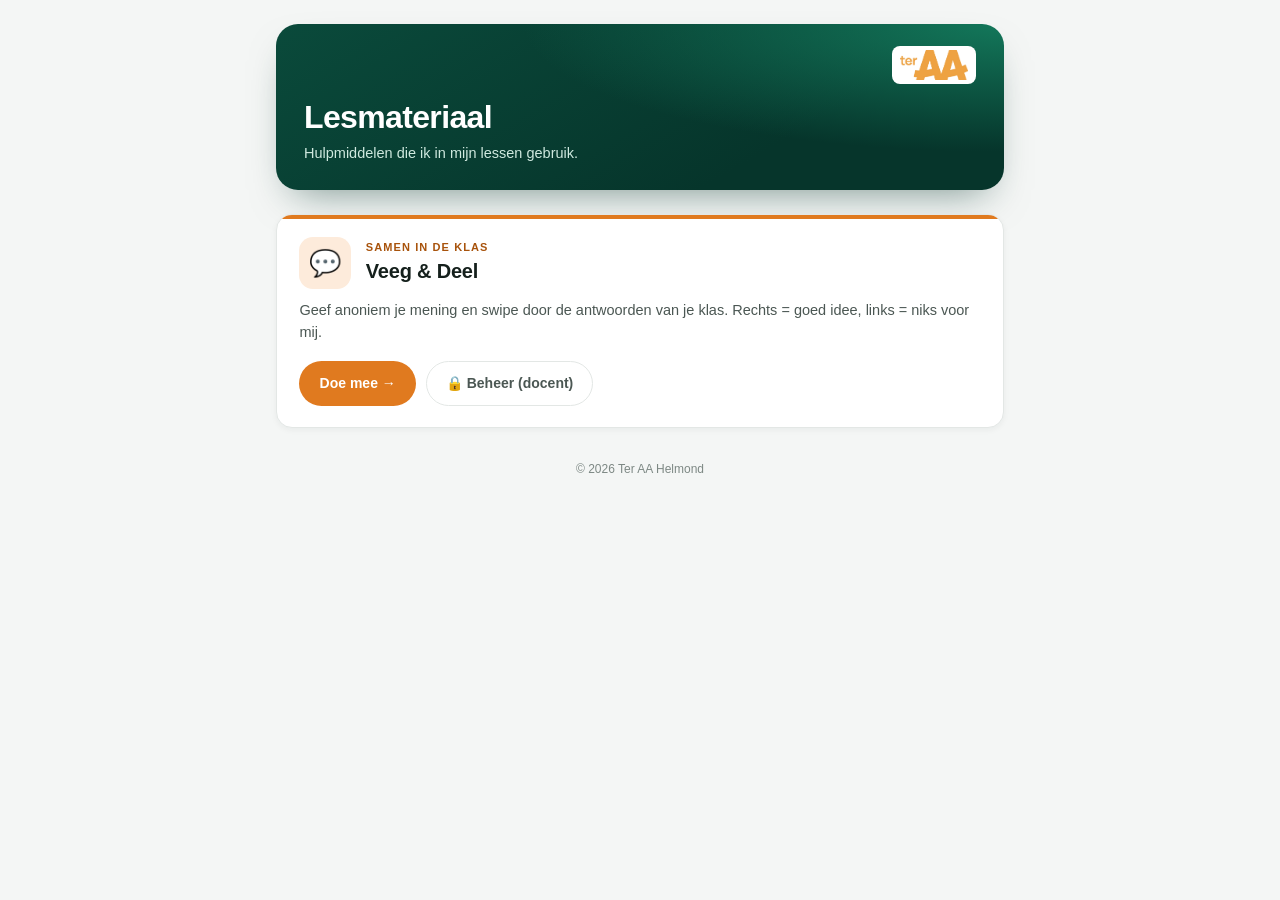
==== commit a964aaac: "Beginpagina: verwijzing naar Medewerker ICT niveau 2 weggehaald (ook voor rekenlessen) Co-Authored-B" ====
--- a/index.html
+++ b/index.html
@@ -3,7 +3,7 @@
 <head>
 <meta charset="UTF-8">
 <meta name="viewport" content="width=device-width, initial-scale=1.0">
-<title>Lesmateriaal – Medewerker ICT – Ter AA Helmond</title>
+<title>Lesmateriaal – Ter AA Helmond</title>
 <style>
   *,*::before,*::after{box-sizing:border-box;margin:0;padding:0}
   :root{--groen:#1D9E75;--groen-diep:#085041;--groen-nacht:#06352b;--mint:#7ee2b8;--oranje:#E07A1F;--oranje-zacht:#FDEBDB;--oranje-tekst:#a8530c;
@@ -14,7 +14,7 @@
   .hero{position:relative;overflow:hidden;border-radius:22px;color:#fff;padding:1.4rem 1.75rem 1.6rem;margin-bottom:1.5rem;
     background:radial-gradient(120% 140% at 100% 0%,#13775a 0%,rgba(19,119,90,0) 55%),linear-gradient(150deg,#0a4a3b,var(--groen-nacht) 70%);
     box-shadow:0 18px 40px -18px rgba(6,53,43,.55)}
-  .hero-top{display:flex;justify-content:space-between;align-items:center;gap:1rem;margin-bottom:1rem}
+  .hero-top{display:flex;justify-content:flex-end;align-items:center;gap:1rem;margin-bottom:1rem}
   .hero-tag{font-size:11px;font-weight:700;letter-spacing:.14em;text-transform:uppercase;color:var(--mint)}
   .hero-logo{height:38px;width:auto;background:#fff;border-radius:8px;padding:4px 8px}
   .hero h1{font-size:clamp(24px,4.6vw,32px);font-weight:800;line-height:1.12;letter-spacing:-.02em;margin-bottom:.35rem}
@@ -41,7 +41,6 @@
 <div class="container">
   <header class="hero">
     <div class="hero-top">
-      <span class="hero-tag">Medewerker ICT · niveau 2</span>
       <img class="hero-logo" src="[data-uri]" alt="Ter AA Helmond">
     </div>
     <h1>Lesmateriaal</h1>
@@ -63,7 +62,7 @@
     </div>
   </section>
 
-  <footer>&copy; 2026 Ter AA Helmond · Medewerker ICT · crebo 25999</footer>
+  <footer>&copy; 2026 Ter AA Helmond</footer>
 </div>
 </body>
 </html>
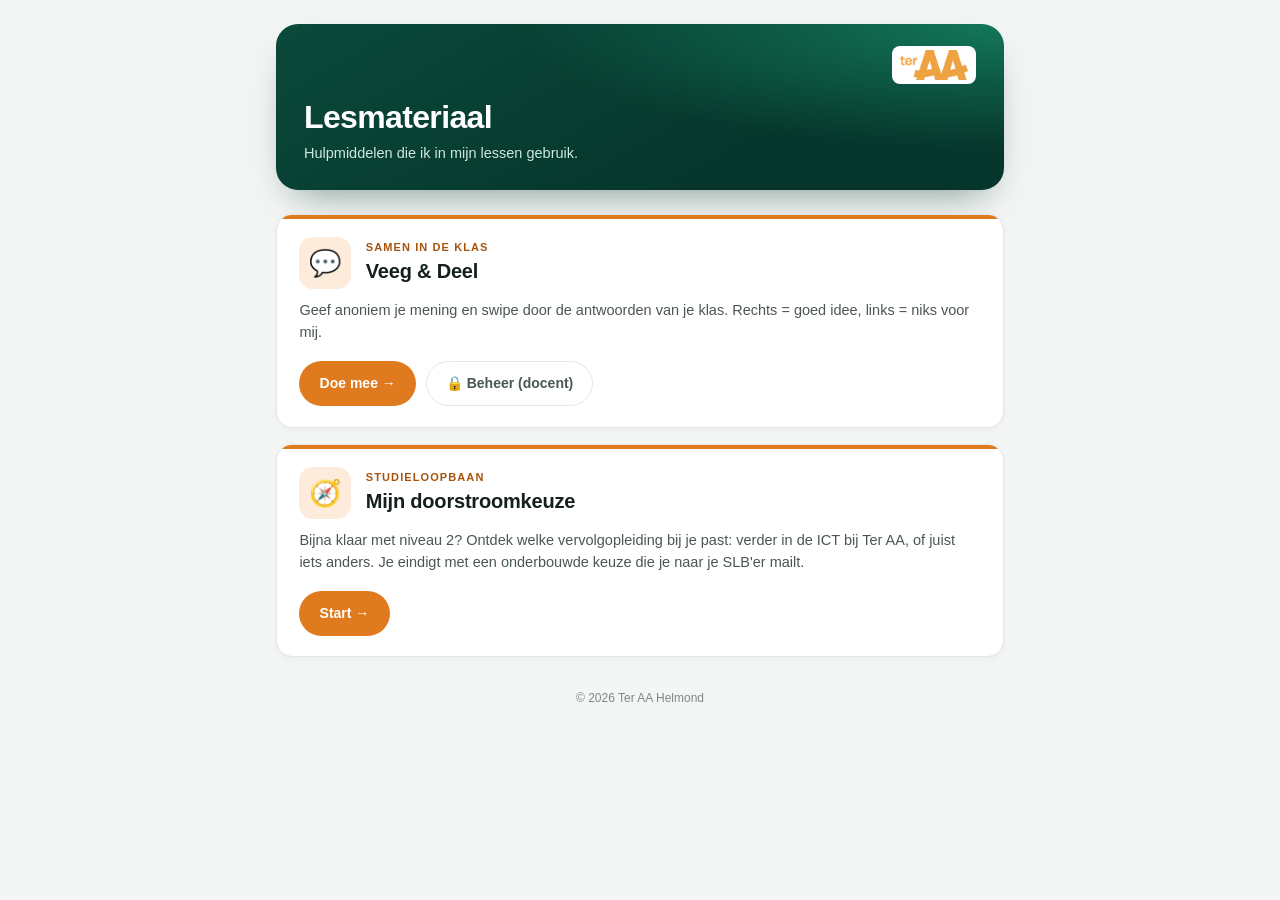
==== commit e563f0f4: "SLB-app Mijn doorstroomkeuze + kaart op beginpagina Co-Authored-By: Claude Opus 5.5 <noreply@anthrop" ====
--- a/index.html
+++ b/index.html
@@ -33,6 +33,7 @@
   .knop.primair:hover{background:#c96a15}
   .knop.licht{background:var(--wit);color:var(--tekst-mid);border-color:var(--rand)}
   .knop.licht:hover{border-color:var(--oranje);color:var(--oranje-tekst)}
+  .kaart + .kaart{margin-top:1rem}
   footer{text-align:center;font-size:12px;color:var(--tekst-licht);margin-top:2rem}
   @media(max-width:640px){.hero{padding:1.15rem 1.1rem 1.25rem;border-radius:18px}}
 </style>
@@ -62,6 +63,20 @@
     </div>
   </section>
 
+  <section class="kaart" aria-labelledby="slb-titel">
+    <div class="kaart-kop">
+      <div class="icoon" aria-hidden="true">🧭</div>
+      <div>
+        <div class="soort">Studieloopbaan</div>
+        <h2 id="slb-titel">Mijn doorstroomkeuze</h2>
+      </div>
+    </div>
+    <p>Bijna klaar met niveau 2? Ontdek welke vervolgopleiding bij je past: verder in de ICT bij Ter AA, of juist iets anders. Je eindigt met een onderbouwde keuze die je naar je SLB'er mailt.</p>
+    <div class="knoppen">
+      <a class="knop primair" href="slb-doorstroomkeuze.html">Start →</a>
+    </div>
+  </section>
+
   <footer>&copy; 2026 Ter AA Helmond</footer>
 </div>
 </body>
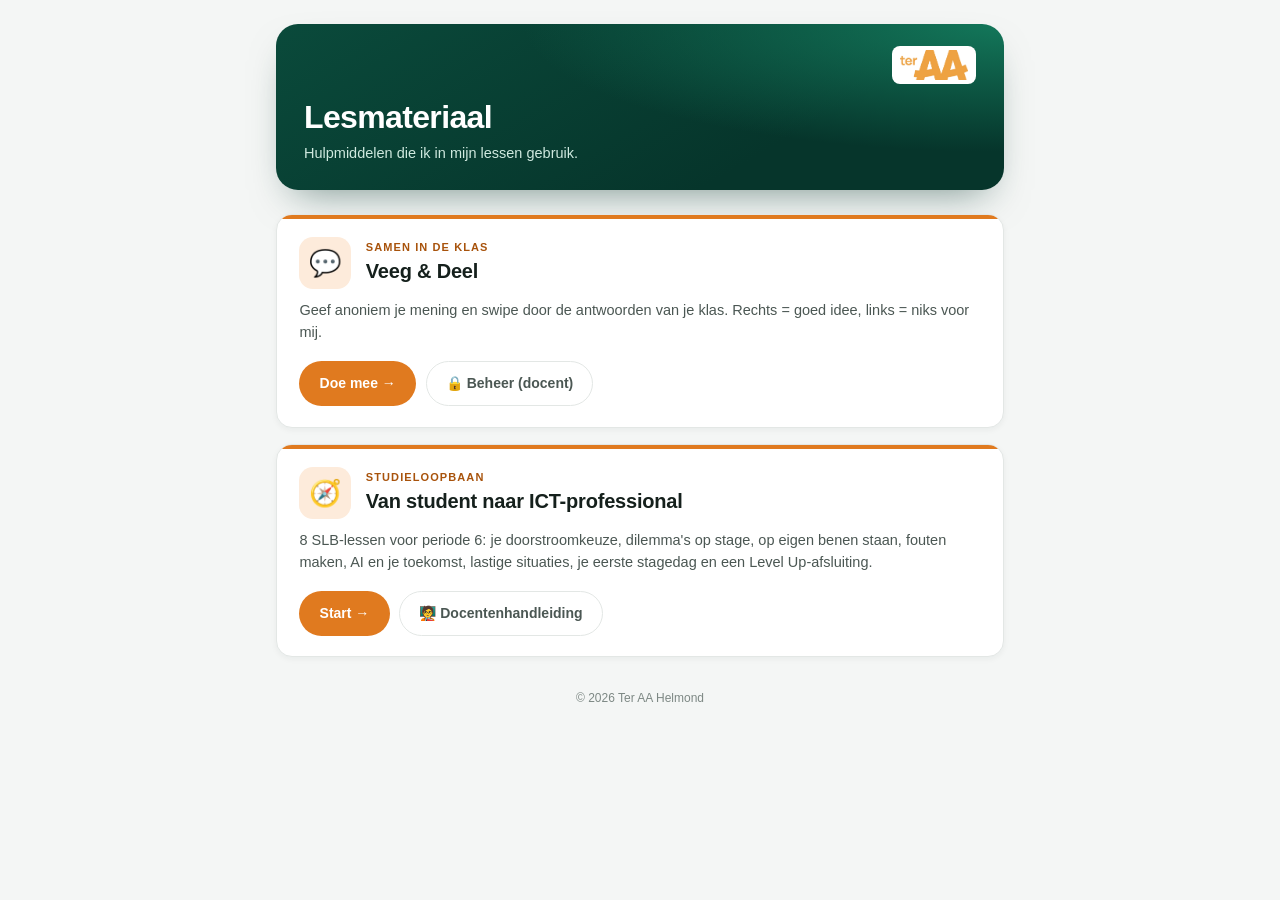
==== commit c48d0531: "SLB-module periode 6: Van student naar ICT-professional (8 lessen, doorstroomkeuze = les 1) + docent" ====
--- a/index.html
+++ b/index.html
@@ -68,12 +68,13 @@
       <div class="icoon" aria-hidden="true">🧭</div>
       <div>
         <div class="soort">Studieloopbaan</div>
-        <h2 id="slb-titel">Mijn doorstroomkeuze</h2>
+        <h2 id="slb-titel">Van student naar ICT-professional</h2>
       </div>
     </div>
-    <p>Bijna klaar met niveau 2? Ontdek welke vervolgopleiding bij je past: verder in de ICT bij Ter AA, of juist iets anders. Je eindigt met een onderbouwde keuze die je naar je SLB'er mailt.</p>
+    <p>8 SLB-lessen voor periode 6: je doorstroomkeuze, dilemma's op stage, op eigen benen staan, fouten maken, AI en je toekomst, lastige situaties, je eerste stagedag en een Level Up-afsluiting.</p>
     <div class="knoppen">
-      <a class="knop primair" href="slb-doorstroomkeuze.html">Start →</a>
+      <a class="knop primair" href="slb-periode6.html">Start →</a>
+      <a class="knop licht" href="slb-periode6.html#docent">🧑‍🏫 Docentenhandleiding</a>
     </div>
   </section>
 
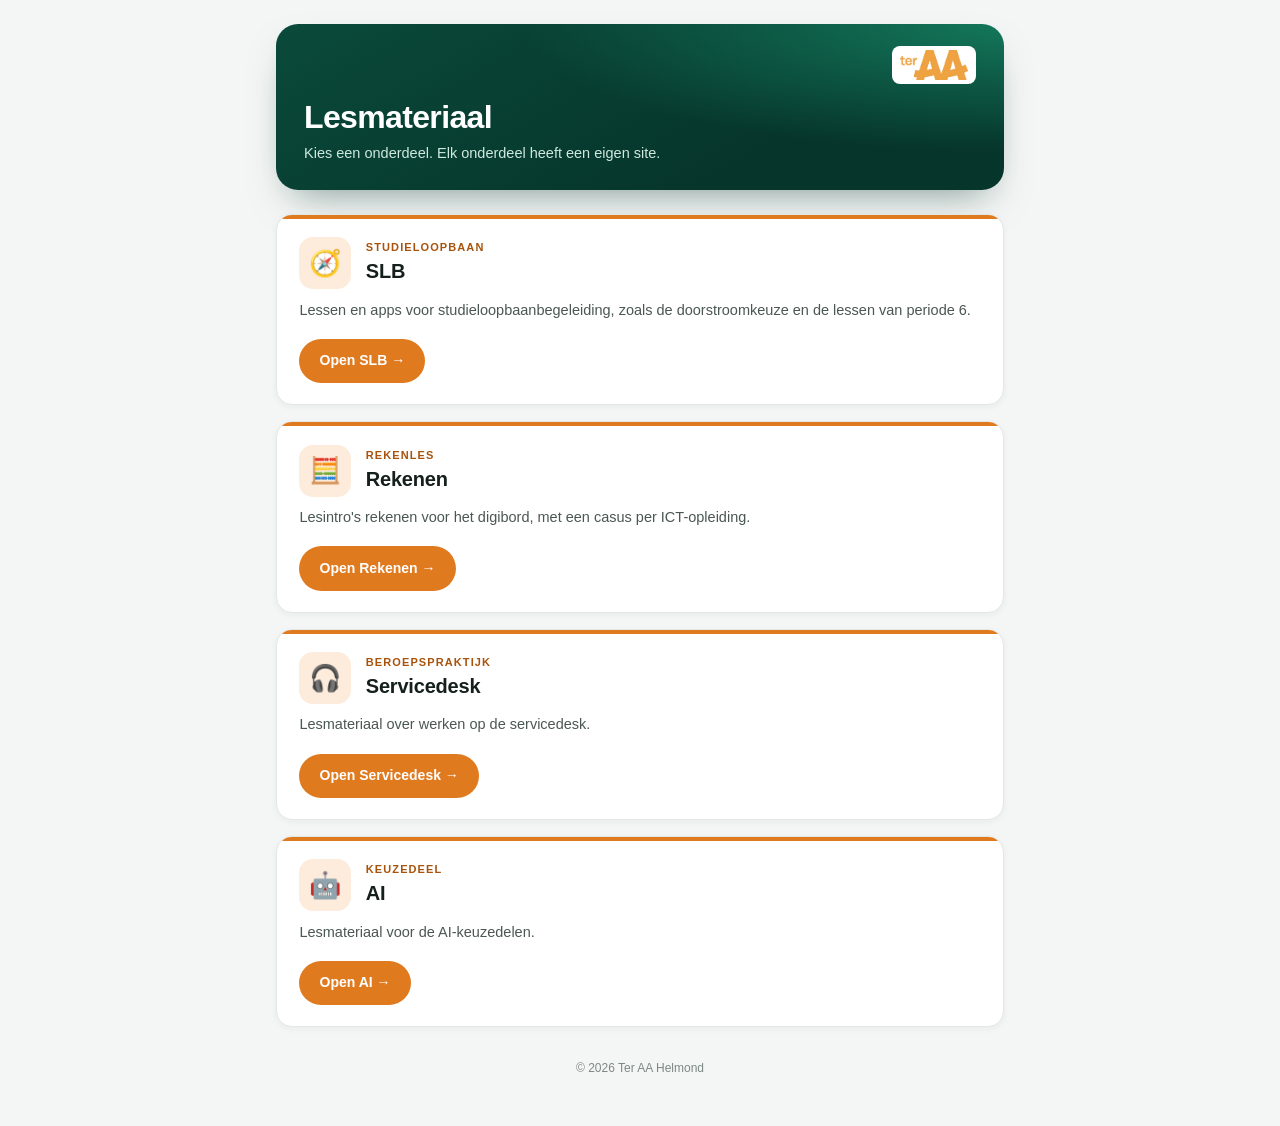
==== commit ed4c4adb: "Beginpagina wordt overzicht met links naar SLB, Rekenen, Servicedesk en AI Co-Authored-By: Claude Op" ====
--- a/index.html
+++ b/index.html
@@ -45,36 +45,63 @@
       <img class="hero-logo" src="[data-uri]" alt="Ter AA Helmond">
     </div>
     <h1>Lesmateriaal</h1>
-    <p>Hulpmiddelen die ik in mijn lessen gebruik.</p>
+    <p>Kies een onderdeel. Elk onderdeel heeft een eigen site.</p>
   </header>
 
-  <section class="kaart" aria-labelledby="veeg-titel">
-    <div class="kaart-kop">
-      <div class="icoon" aria-hidden="true">💬</div>
-      <div>
-        <div class="soort">Samen in de klas</div>
-        <h2 id="veeg-titel">Veeg &amp; Deel</h2>
-      </div>
-    </div>
-    <p>Geef anoniem je mening en swipe door de antwoorden van je klas. Rechts = goed idee, links = niks voor mij.</p>
-    <div class="knoppen">
-      <a class="knop primair" href="veeg-en-deel.html">Doe mee →</a>
-      <a class="knop licht" href="veeg-en-deel.html#beheer">🔒 Beheer (docent)</a>
-    </div>
-  </section>
 
   <section class="kaart" aria-labelledby="slb-titel">
     <div class="kaart-kop">
       <div class="icoon" aria-hidden="true">🧭</div>
       <div>
         <div class="soort">Studieloopbaan</div>
-        <h2 id="slb-titel">Van student naar ICT-professional</h2>
+        <h2 id="slb-titel">SLB</h2>
       </div>
     </div>
-    <p>8 SLB-lessen voor periode 6: je doorstroomkeuze, dilemma's op stage, op eigen benen staan, fouten maken, AI en je toekomst, lastige situaties, je eerste stagedag en een Level Up-afsluiting.</p>
+    <p>Lessen en apps voor studieloopbaanbegeleiding, zoals de doorstroomkeuze en de lessen van periode 6.</p>
     <div class="knoppen">
-      <a class="knop primair" href="slb-periode6.html">Start →</a>
-      <a class="knop licht" href="slb-periode6.html#docent">🧑‍🏫 Docentenhandleiding</a>
+      <a class="knop primair" href="https://marcelteraa.github.io/slb/">Open SLB →</a>
+    </div>
+  </section>
+
+  <section class="kaart" aria-labelledby="rekenen-titel">
+    <div class="kaart-kop">
+      <div class="icoon" aria-hidden="true">🧮</div>
+      <div>
+        <div class="soort">Rekenles</div>
+        <h2 id="rekenen-titel">Rekenen</h2>
+      </div>
+    </div>
+    <p>Lesintro's rekenen voor het digibord, met een casus per ICT-opleiding.</p>
+    <div class="knoppen">
+      <a class="knop primair" href="https://marcelteraa.github.io/rekenen/">Open Rekenen →</a>
+    </div>
+  </section>
+
+  <section class="kaart" aria-labelledby="servicedesk-titel">
+    <div class="kaart-kop">
+      <div class="icoon" aria-hidden="true">🎧</div>
+      <div>
+        <div class="soort">Beroepspraktijk</div>
+        <h2 id="servicedesk-titel">Servicedesk</h2>
+      </div>
+    </div>
+    <p>Lesmateriaal over werken op de servicedesk.</p>
+    <div class="knoppen">
+      <a class="knop primair" href="https://marcelteraa.github.io/servicedesk/">Open Servicedesk →</a>
+    </div>
+  </section>
+
+  <section class="kaart" aria-labelledby="ai-titel">
+    <div class="kaart-kop">
+      <div class="icoon" aria-hidden="true">🤖</div>
+      <div>
+        <div class="soort">Keuzedeel</div>
+        <h2 id="ai-titel">AI</h2>
+      </div>
+    </div>
+    <p>Lesmateriaal voor de AI-keuzedelen.</p>
+    <div class="knoppen">
+      <a class="knop primair" href="https://marcelteraa.github.io/ai-keuzedelen/">Open AI →</a>
     </div>
   </section>
 
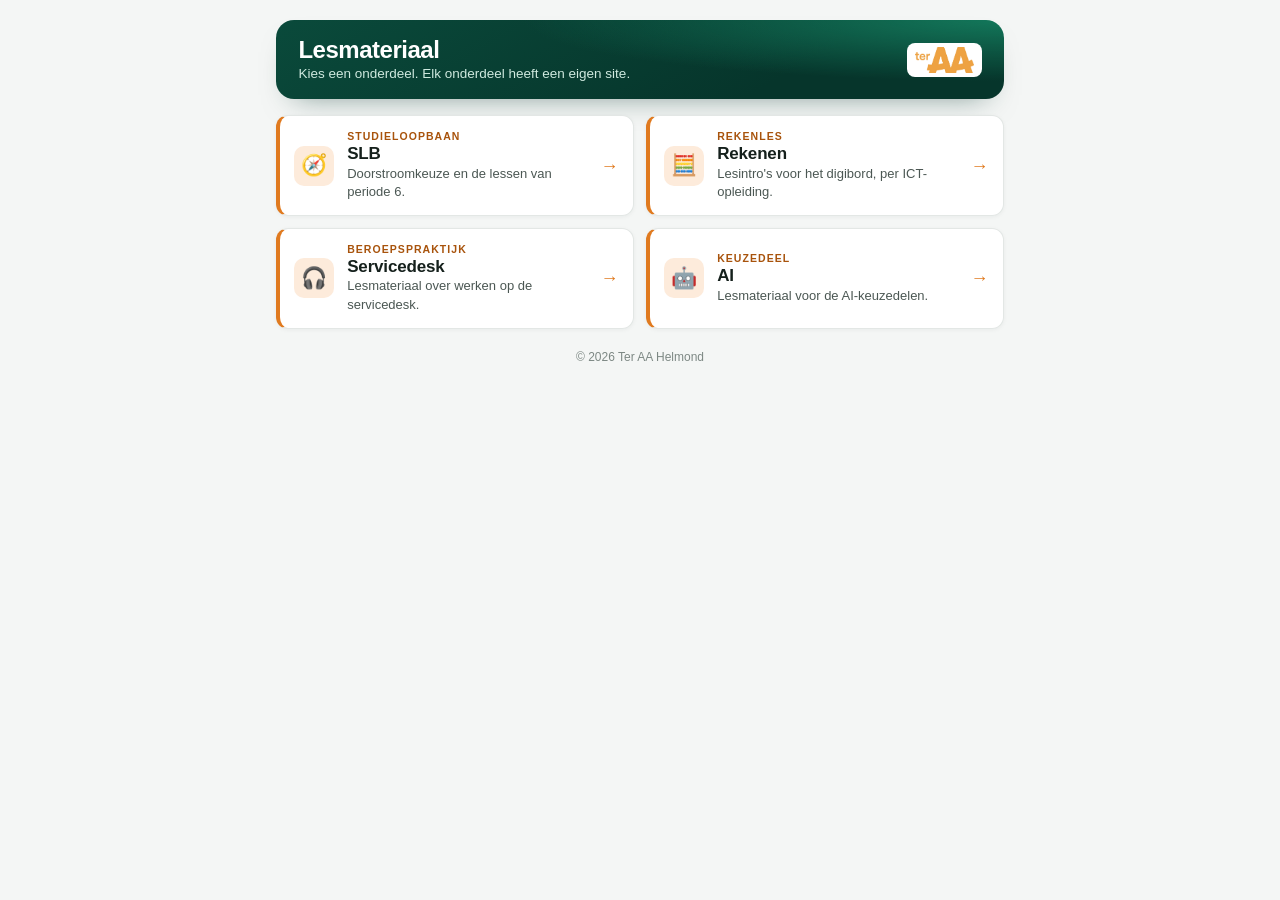
==== commit 99ee3c30: "Beginpagina compacter: tegels in 2x2-raster, hele tegel klikbaar, geen scrollen nodig Co-Authored-By" ====
--- a/index.html
+++ b/index.html
@@ -6,104 +6,80 @@
 <title>Lesmateriaal – Ter AA Helmond</title>
 <style>
   *,*::before,*::after{box-sizing:border-box;margin:0;padding:0}
-  :root{--groen:#1D9E75;--groen-diep:#085041;--groen-nacht:#06352b;--mint:#7ee2b8;--oranje:#E07A1F;--oranje-zacht:#FDEBDB;--oranje-tekst:#a8530c;
-        --tekst:#15201c;--tekst-mid:#4b5753;--tekst-licht:#7d8884;--rand:#e3e7e5;--bg:#f4f6f5;--wit:#fff;--radius:16px}
-  body{font-family:-apple-system,BlinkMacSystemFont,'Segoe UI',Roboto,sans-serif;background:var(--bg);color:var(--tekst);min-height:100vh;font-size:15px;line-height:1.55}
-  .container{max-width:760px;margin:0 auto;padding:1.5rem 1rem 3rem}
+  :root{--groen:#1D9E75;--groen-nacht:#06352b;--oranje:#E07A1F;--oranje-zacht:#FDEBDB;--oranje-tekst:#a8530c;
+        --tekst:#15201c;--tekst-mid:#4b5753;--tekst-licht:#7d8884;--rand:#e3e7e5;--bg:#f4f6f5;--wit:#fff}
+  body{font-family:-apple-system,BlinkMacSystemFont,'Segoe UI',Roboto,sans-serif;background:var(--bg);color:var(--tekst);font-size:15px;line-height:1.45}
+  .container{max-width:760px;margin:0 auto;padding:1.25rem 1rem 1.5rem}
   :focus-visible{outline:3px solid #1b6fd0;outline-offset:2px}
-  .hero{position:relative;overflow:hidden;border-radius:22px;color:#fff;padding:1.4rem 1.75rem 1.6rem;margin-bottom:1.5rem;
+  .hero{display:flex;align-items:center;justify-content:space-between;gap:1rem;border-radius:18px;color:#fff;padding:1rem 1.4rem;margin-bottom:1rem;
     background:radial-gradient(120% 140% at 100% 0%,#13775a 0%,rgba(19,119,90,0) 55%),linear-gradient(150deg,#0a4a3b,var(--groen-nacht) 70%);
-    box-shadow:0 18px 40px -18px rgba(6,53,43,.55)}
-  .hero-top{display:flex;justify-content:flex-end;align-items:center;gap:1rem;margin-bottom:1rem}
-  .hero-tag{font-size:11px;font-weight:700;letter-spacing:.14em;text-transform:uppercase;color:var(--mint)}
-  .hero-logo{height:38px;width:auto;background:#fff;border-radius:8px;padding:4px 8px}
-  .hero h1{font-size:clamp(24px,4.6vw,32px);font-weight:800;line-height:1.12;letter-spacing:-.02em;margin-bottom:.35rem}
-  .hero p{font-size:14.5px;color:#cfe9df}
-  .kaart{position:relative;overflow:hidden;background:var(--wit);border:1px solid var(--rand);border-radius:var(--radius);padding:1.4rem 1.4rem 1.3rem;box-shadow:0 2px 6px rgba(15,40,30,.05)}
-  .kaart::before{content:'';position:absolute;left:0;top:0;right:0;height:4px;background:var(--oranje)}
-  .kaart-kop{display:flex;align-items:center;gap:.9rem;margin-bottom:.6rem}
-  .icoon{width:52px;height:52px;border-radius:14px;background:var(--oranje-zacht);display:flex;align-items:center;justify-content:center;font-size:26px;flex-shrink:0}
-  .soort{font-size:11px;font-weight:700;letter-spacing:.1em;text-transform:uppercase;color:var(--oranje-tekst)}
-  .kaart h2{font-size:20px;font-weight:800;letter-spacing:-.01em}
-  .kaart p{color:var(--tekst-mid);font-size:14.5px}
-  .knoppen{display:flex;flex-wrap:wrap;gap:.6rem;margin-top:1.1rem}
-  .knop{display:inline-flex;align-items:center;gap:6px;font-weight:700;font-size:14px;text-decoration:none;border-radius:99px;padding:.65rem 1.2rem;border:1px solid transparent;transition:transform .15s,background .15s}
-  .knop:hover{transform:translateY(-1px)}
-  .knop.primair{background:var(--oranje);color:#fff}
-  .knop.primair:hover{background:#c96a15}
-  .knop.licht{background:var(--wit);color:var(--tekst-mid);border-color:var(--rand)}
-  .knop.licht:hover{border-color:var(--oranje);color:var(--oranje-tekst)}
-  .kaart + .kaart{margin-top:1rem}
-  footer{text-align:center;font-size:12px;color:var(--tekst-licht);margin-top:2rem}
-  @media(max-width:640px){.hero{padding:1.15rem 1.1rem 1.25rem;border-radius:18px}}
+    box-shadow:0 14px 30px -18px rgba(6,53,43,.55)}
+  .hero h1{font-size:24px;font-weight:800;line-height:1.15;letter-spacing:-.02em}
+  .hero p{font-size:13.5px;color:#cfe9df}
+  .hero-logo{height:34px;width:auto;background:#fff;border-radius:8px;padding:4px 8px;flex-shrink:0}
+  .tegels{display:grid;grid-template-columns:repeat(2,1fr);gap:.75rem}
+  .tegel{position:relative;display:flex;align-items:center;gap:.8rem;background:var(--wit);border:1px solid var(--rand);border-left:4px solid var(--oranje);
+    border-radius:12px;padding:.8rem .9rem;color:inherit;text-decoration:none;box-shadow:0 1px 4px rgba(15,40,30,.05);transition:transform .15s,border-color .15s,box-shadow .15s}
+  .tegel:hover{transform:translateY(-1px);border-color:var(--oranje);box-shadow:0 6px 14px -8px rgba(15,40,30,.25)}
+  .icoon{width:40px;height:40px;border-radius:10px;background:var(--oranje-zacht);display:flex;align-items:center;justify-content:center;font-size:21px;flex-shrink:0}
+  .tekst{display:flex;flex-direction:column;min-width:0;flex:1}
+  .soort{font-size:10.5px;font-weight:700;letter-spacing:.1em;text-transform:uppercase;color:var(--oranje-tekst)}
+  .titel{font-size:17px;font-weight:800;letter-spacing:-.01em;line-height:1.2}
+  .uitleg{font-size:13px;color:var(--tekst-mid)}
+  .pijl{font-size:18px;font-weight:700;color:var(--oranje);flex-shrink:0;transition:transform .15s}
+  .tegel:hover .pijl{transform:translateX(3px)}
+  footer{text-align:center;font-size:12px;color:var(--tekst-licht);margin-top:1.25rem}
+  @media(max-width:560px){.tegels{grid-template-columns:1fr}.hero{padding:.9rem 1rem}}
 </style>
 </head>
 <body>
 <div class="container">
   <header class="hero">
-    <div class="hero-top">
-      <img class="hero-logo" src="[data-uri]" alt="Ter AA Helmond">
+    <div>
+      <h1>Lesmateriaal</h1>
+      <p>Kies een onderdeel. Elk onderdeel heeft een eigen site.</p>
     </div>
-    <h1>Lesmateriaal</h1>
-    <p>Kies een onderdeel. Elk onderdeel heeft een eigen site.</p>
+    <img class="hero-logo" src="[data-uri]" alt="Ter AA Helmond">
   </header>
 
-
-  <section class="kaart" aria-labelledby="slb-titel">
-    <div class="kaart-kop">
-      <div class="icoon" aria-hidden="true">🧭</div>
-      <div>
-        <div class="soort">Studieloopbaan</div>
-        <h2 id="slb-titel">SLB</h2>
-      </div>
-    </div>
-    <p>Lessen en apps voor studieloopbaanbegeleiding, zoals de doorstroomkeuze en de lessen van periode 6.</p>
-    <div class="knoppen">
-      <a class="knop primair" href="https://marcelteraa.github.io/slb/">Open SLB →</a>
-    </div>
-  </section>
-
-  <section class="kaart" aria-labelledby="rekenen-titel">
-    <div class="kaart-kop">
-      <div class="icoon" aria-hidden="true">🧮</div>
-      <div>
-        <div class="soort">Rekenles</div>
-        <h2 id="rekenen-titel">Rekenen</h2>
-      </div>
-    </div>
-    <p>Lesintro's rekenen voor het digibord, met een casus per ICT-opleiding.</p>
-    <div class="knoppen">
-      <a class="knop primair" href="https://marcelteraa.github.io/rekenen/">Open Rekenen →</a>
-    </div>
-  </section>
-
-  <section class="kaart" aria-labelledby="servicedesk-titel">
-    <div class="kaart-kop">
-      <div class="icoon" aria-hidden="true">🎧</div>
-      <div>
-        <div class="soort">Beroepspraktijk</div>
-        <h2 id="servicedesk-titel">Servicedesk</h2>
-      </div>
-    </div>
-    <p>Lesmateriaal over werken op de servicedesk.</p>
-    <div class="knoppen">
-      <a class="knop primair" href="https://marcelteraa.github.io/servicedesk/">Open Servicedesk →</a>
-    </div>
-  </section>
-
-  <section class="kaart" aria-labelledby="ai-titel">
-    <div class="kaart-kop">
-      <div class="icoon" aria-hidden="true">🤖</div>
-      <div>
-        <div class="soort">Keuzedeel</div>
-        <h2 id="ai-titel">AI</h2>
-      </div>
-    </div>
-    <p>Lesmateriaal voor de AI-keuzedelen.</p>
-    <div class="knoppen">
-      <a class="knop primair" href="https://marcelteraa.github.io/ai-keuzedelen/">Open AI →</a>
-    </div>
-  </section>
+  <nav class="tegels" aria-label="Onderdelen">
+    <a class="tegel" href="https://marcelteraa.github.io/slb/">
+      <span class="icoon" aria-hidden="true">🧭</span>
+      <span class="tekst">
+        <span class="soort">Studieloopbaan</span>
+        <span class="titel">SLB</span>
+        <span class="uitleg">Doorstroomkeuze en de lessen van periode 6.</span>
+      </span>
+      <span class="pijl" aria-hidden="true">→</span>
+    </a>
+    <a class="tegel" href="https://marcelteraa.github.io/rekenen/">
+      <span class="icoon" aria-hidden="true">🧮</span>
+      <span class="tekst">
+        <span class="soort">Rekenles</span>
+        <span class="titel">Rekenen</span>
+        <span class="uitleg">Lesintro's voor het digibord, per ICT-opleiding.</span>
+      </span>
+      <span class="pijl" aria-hidden="true">→</span>
+    </a>
+    <a class="tegel" href="https://marcelteraa.github.io/servicedesk/">
+      <span class="icoon" aria-hidden="true">🎧</span>
+      <span class="tekst">
+        <span class="soort">Beroepspraktijk</span>
+        <span class="titel">Servicedesk</span>
+        <span class="uitleg">Lesmateriaal over werken op de servicedesk.</span>
+      </span>
+      <span class="pijl" aria-hidden="true">→</span>
+    </a>
+    <a class="tegel" href="https://marcelteraa.github.io/ai-keuzedelen/">
+      <span class="icoon" aria-hidden="true">🤖</span>
+      <span class="tekst">
+        <span class="soort">Keuzedeel</span>
+        <span class="titel">AI</span>
+        <span class="uitleg">Lesmateriaal voor de AI-keuzedelen.</span>
+      </span>
+      <span class="pijl" aria-hidden="true">→</span>
+    </a>
+  </nav>
 
   <footer>&copy; 2026 Ter AA Helmond</footer>
 </div>
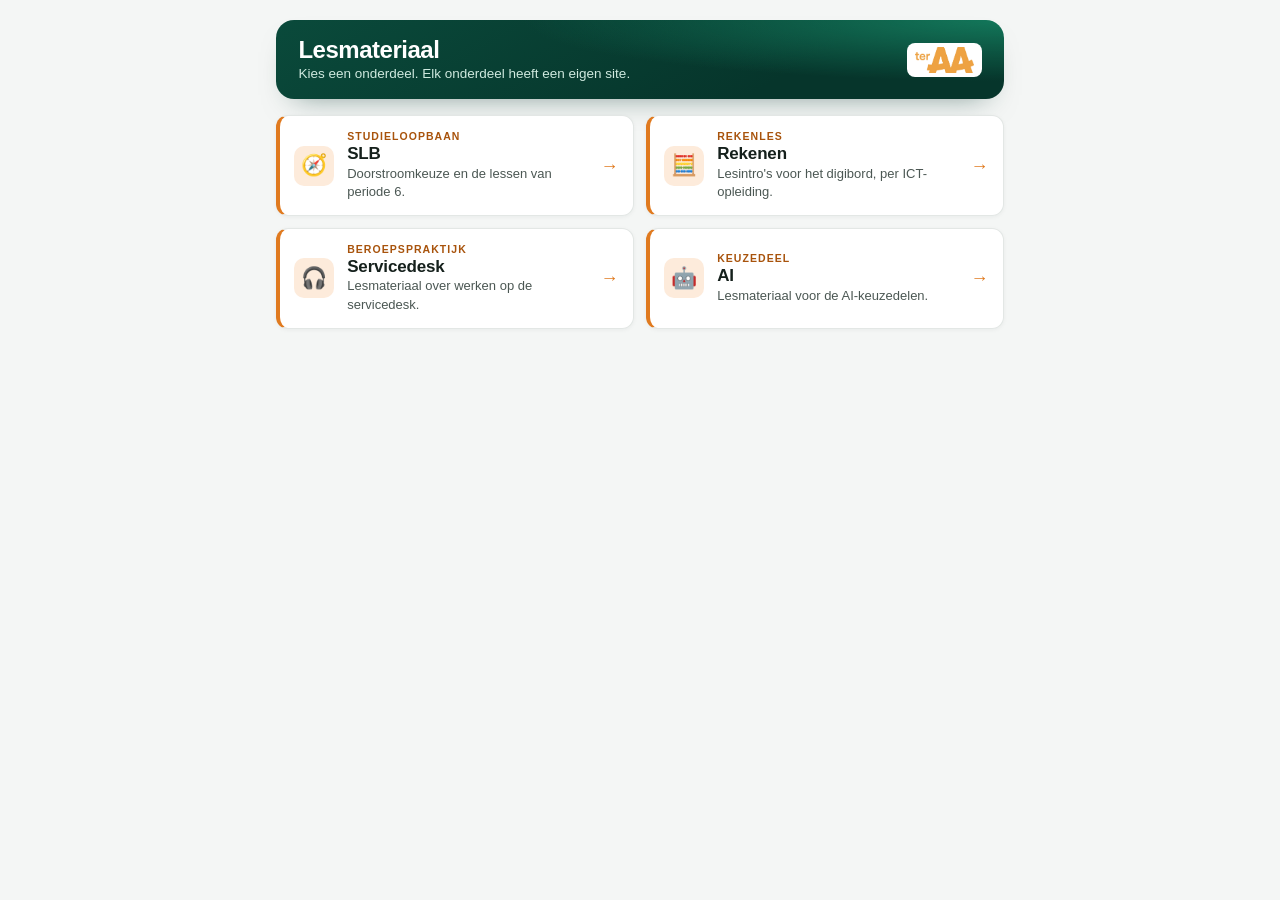
==== commit 7e60e276: "Beginpagina: copyright-regel weg Co-Authored-By: Claude Opus 5.5 <noreply@anthropic.com>" ====
--- a/index.html
+++ b/index.html
@@ -28,7 +28,6 @@
   .uitleg{font-size:13px;color:var(--tekst-mid)}
   .pijl{font-size:18px;font-weight:700;color:var(--oranje);flex-shrink:0;transition:transform .15s}
   .tegel:hover .pijl{transform:translateX(3px)}
-  footer{text-align:center;font-size:12px;color:var(--tekst-licht);margin-top:1.25rem}
   @media(max-width:560px){.tegels{grid-template-columns:1fr}.hero{padding:.9rem 1rem}}
 </style>
 </head>
@@ -81,7 +80,6 @@
     </a>
   </nav>
 
-  <footer>&copy; 2026 Ter AA Helmond</footer>
 </div>
 </body>
 </html>
